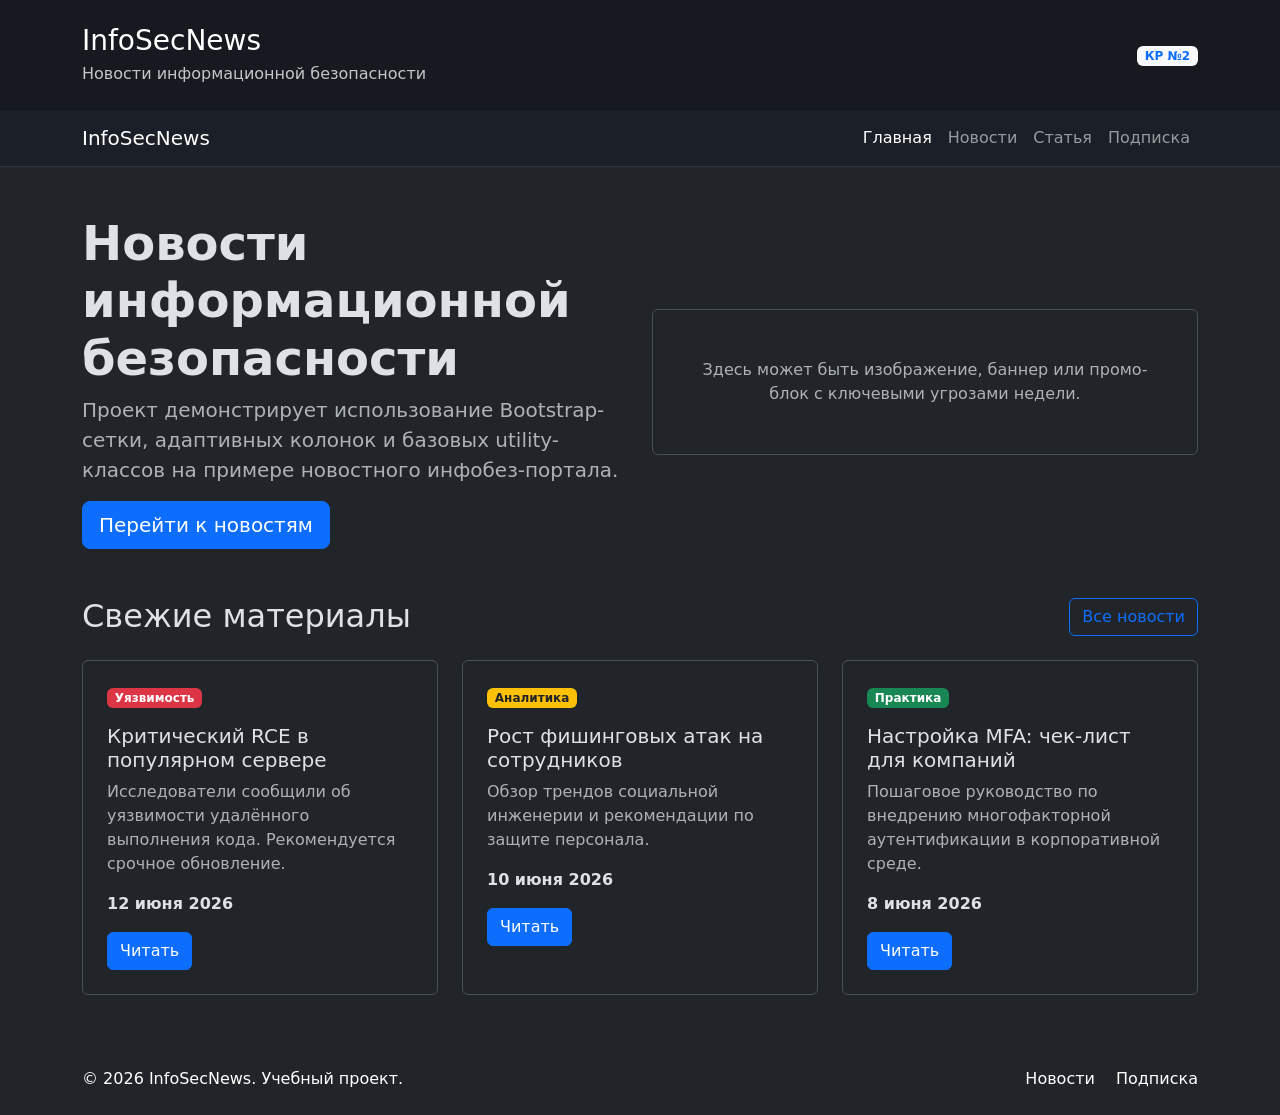
==== index.html @ 6e6ad554 "feat: create Bootstrap grid homepage" ====
<!DOCTYPE html>
<html lang="ru" data-bs-theme="dark">
    <head>
    <meta charset="UTF-8">
    <meta name="viewport" content="width=device-width, initial-scale=1.0">
    <title>Главная — InfoSecNews</title>
    <link
    href="https://cdn.jsdelivr.net/npm/bootstrap@5.3.3/dist/css/bootstrap.min.css"
    rel="stylesheet"><link rel="stylesheet" href="css/custom.css">
    <script
    src="https://cdn.jsdelivr.net/npm/bootstrap@5.3.3/dist/js/bootstrap.bundle.min.js">
    </script>
    </head>
    <body>
        <header class="site-header text-white py-4">
        <div class="container">
            <div class="row align-items-center">
            <div class="col-12 col-md-8">
                <h1 class="h3 mb-1">InfoSecNews</h1>
                <p class="mb-0 opacity-75">
                Новости информационной безопасности
                </p>
            </div>

            <div class="col-12 col-md-4 text-md-end mt-3 mt-md-0">
                <span class="badge bg-light text-primary">
                КР №2
                </span>
            </div>
            </div>
        </div>
        </header>
        <nav class="navbar navbar-expand-lg navbar-dark site-navbar">
            <div class="container">
                <a class="navbar-brand" href="index.html">InfoSecNews</a>

                <button
                class="navbar-toggler"
                type="button"
                data-bs-toggle="collapse"
                data-bs-target="#mainNavbar"
                aria-controls="mainNavbar"
                aria-expanded="false"
                aria-label="Переключить навигацию"
                >
                    <span class="navbar-toggler-icon"></span>
                </button>

                <div class="collapse navbar-collapse" id="mainNavbar">
                <ul class="navbar-nav ms-auto">
                    <li class="nav-item">
                    <a class="nav-link active" aria-current="page" href="index.html">
                        Главная
                    </a>
                    </li>
                    <li class="nav-item">
                    <a class="nav-link" href="news.html">Новости</a>
                    </li>
                    <li class="nav-item">
                    <a class="nav-link" href="article.html">Статья</a>
                    </li>
                    <li class="nav-item">
                    <a class="nav-link" href="subscribe.html">Подписка</a>
                    </li>
                </ul>
                </div>
            </div>
        </nav>
        <main>
            <section class="container my-5">
                <div class="row align-items-center g-4">
                <div class="col-12 col-lg-6">
                    <h2 class="display-5 fw-bold">
                    Новости информационной безопасности
                    </h2>
                    <p class="lead text-muted">
                    Проект демонстрирует использование Bootstrap-сетки,
                    адаптивных колонок и базовых utility-классов
                    на примере новостного инфобез-портала.
                    </p>
                    <a class="btn btn-primary btn-lg" href="news.html">
                    Перейти к новостям
                    </a>
                </div>

                <div class="col-12 col-lg-6">
                    <div class="p-5 bg-dark border rounded text-center">
                    <p class="mb-0 text-muted">
                        Здесь может быть изображение, баннер или промо-блок
                        с ключевыми угрозами недели.
                    </p>
                    </div>
                </div>
                </div>
            </section>

            <section class="container my-5">
            <div class="d-flex justify-content-between align-items-center mb-4">
                <h2 class="mb-0">Свежие материалы</h2>
                <a class="btn btn-outline-primary" href="news.html">
                Все новости
                </a>
            </div>

            <div class="row g-4">
                <div class="col-12 col-md-6 col-lg-4">
                <div class="border rounded h-100 p-4">
                    <span class="badge bg-danger mb-3">Уязвимость</span>
                    <h3 class="h5">Критический RCE в популярном сервере</h3>
                    <p class="text-muted">
                    Исследователи сообщили об уязвимости удалённого
                    выполнения кода. Рекомендуется срочное обновление.
                    </p>
                    <p class="fw-bold mb-3">12 июня 2026</p>
                    <a class="btn btn-primary" href="article.html">
                    Читать
                    </a>
                </div>
                </div>

                <div class="col-12 col-md-6 col-lg-4">
                <div class="border rounded h-100 p-4">
                    <span class="badge bg-warning text-dark mb-3">Аналитика</span>
                    <h3 class="h5">Рост фишинговых атак на сотрудников</h3>
                    <p class="text-muted">
                    Обзор трендов социальной инженерии и рекомендации
                    по защите персонала.
                    </p>
                    <p class="fw-bold mb-3">10 июня 2026</p>
                    <a class="btn btn-primary" href="article.html">
                    Читать
                    </a>
                </div>
                </div>

                <div class="col-12 col-md-6 col-lg-4">
                <div class="border rounded h-100 p-4">
                    <span class="badge bg-success mb-3">Практика</span>
                    <h3 class="h5">Настройка MFA: чек-лист для компаний</h3>
                    <p class="text-muted">
                    Пошаговое руководство по внедрению многофакторной
                    аутентификации в корпоративной среде.
                    </p>
                    <p class="fw-bold mb-3">8 июня 2026</p>
                    <a class="btn btn-primary" href="article.html">
                    Читать
                    </a>
                </div>
                </div>
            </div>
            </section>

        </main>

    </body>
    <footer class="bg-dark text-white py-4 mt-5">
    <div class="container">
        <div class="row align-items-center g-3">
        <div class="col-12 col-md-6">
            <p class="mb-0">
            &copy; 2026 InfoSecNews. Учебный проект.
            </p>
        </div>

        <div class="col-12 col-md-6 text-md-end">
            <a class="text-white text-decoration-none me-3" href="news.html">
            Новости
            </a>
            <a class="text-white text-decoration-none" href="subscribe.html">
            Подписка
            </a>
        </div>
        </div>
    </div>
    </footer>

</html>
---- css/custom.css ----
:root {
    --header-bg: #161a20;
}

.site-header {
    background-color: var(--header-bg) !important;
}

.site-navbar {
    background-color: #1b2028 !important;  /* = ваш --surface */
    border-bottom: 1px solid #2a323d;
}
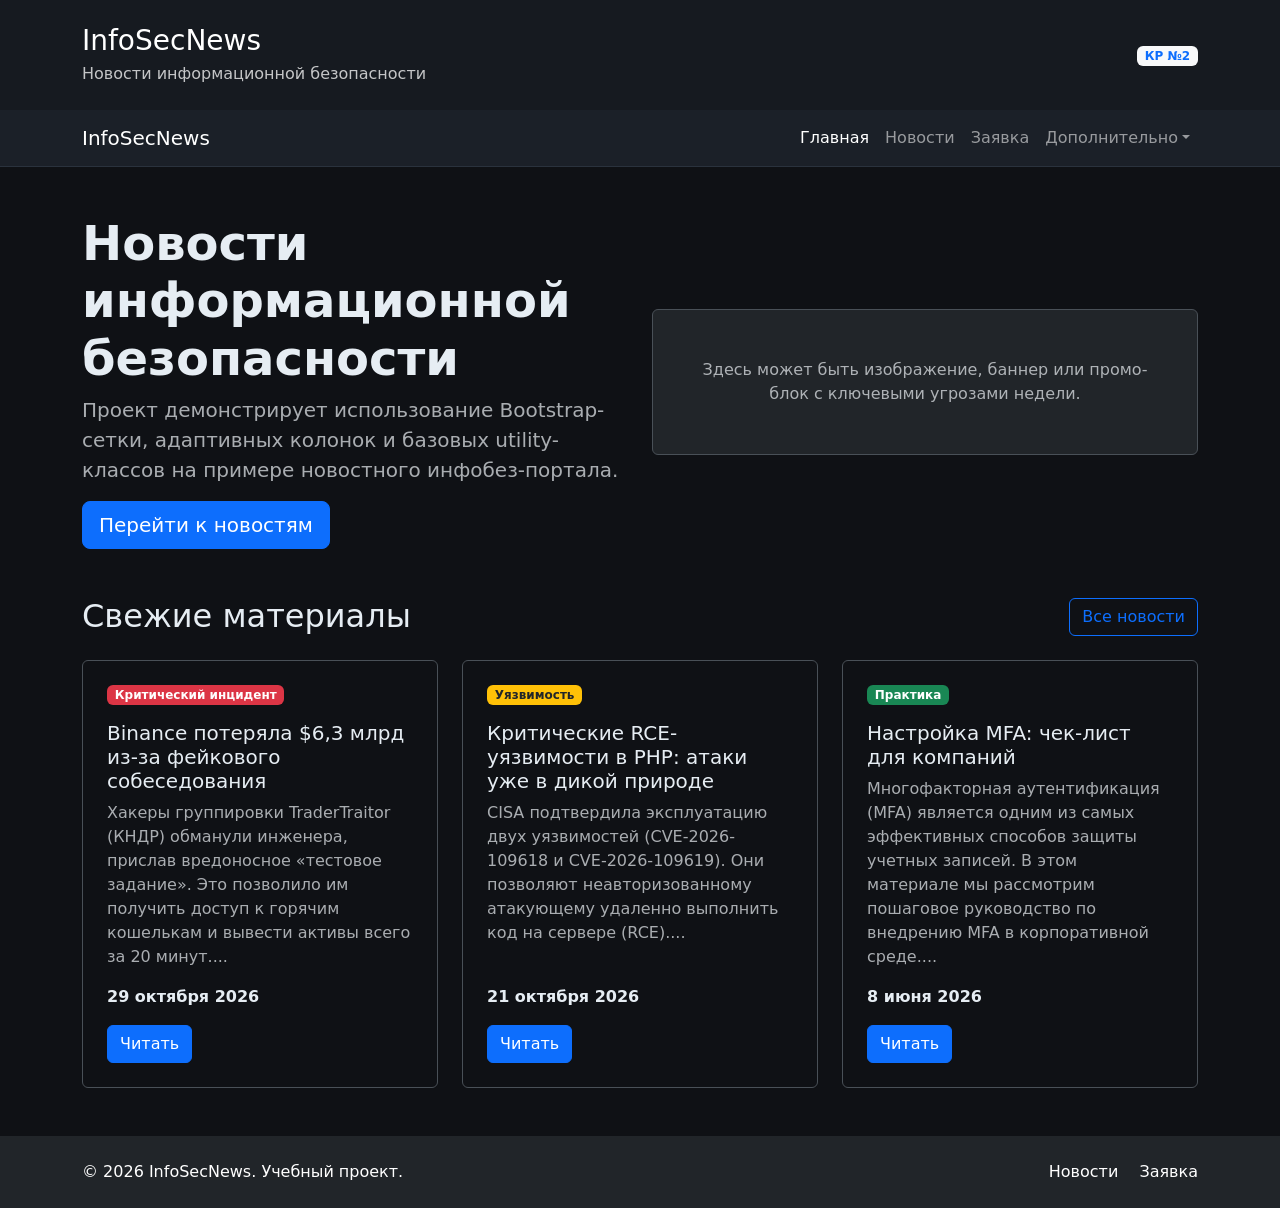
==== commit 8672beab: "add: news, order, product" ====
--- a/index.html
+++ b/index.html
@@ -4,12 +4,8 @@
     <meta charset="UTF-8">
     <meta name="viewport" content="width=device-width, initial-scale=1.0">
     <title>Главная — InfoSecNews</title>
-    <link
-    href="https://cdn.jsdelivr.net/npm/bootstrap@5.3.3/dist/css/bootstrap.min.css"
-    rel="stylesheet"><link rel="stylesheet" href="css/custom.css">
-    <script
-    src="https://cdn.jsdelivr.net/npm/bootstrap@5.3.3/dist/js/bootstrap.bundle.min.js">
-    </script>
+    <link href="https://cdn.jsdelivr.net/npm/bootstrap@5.3.3/dist/css/bootstrap.min.css" rel="stylesheet">
+    <link rel="stylesheet" href="css/custom.css">
     </head>
     <body>
         <header class="site-header text-white py-4">
@@ -17,161 +13,87 @@
             <div class="row align-items-center">
             <div class="col-12 col-md-8">
                 <h1 class="h3 mb-1">InfoSecNews</h1>
-                <p class="mb-0 opacity-75">
-                Новости информационной безопасности
-                </p>
+                <p class="mb-0 opacity-75">Новости информационной безопасности</p>
             </div>
-
             <div class="col-12 col-md-4 text-md-end mt-3 mt-md-0">
-                <span class="badge bg-light text-primary">
-                КР №2
-                </span>
+                <span class="badge bg-light text-primary">КР №2</span>
             </div>
             </div>
         </div>
         </header>
+        
         <nav class="navbar navbar-expand-lg navbar-dark site-navbar">
             <div class="container">
                 <a class="navbar-brand" href="index.html">InfoSecNews</a>
-
-                <button
-                class="navbar-toggler"
-                type="button"
-                data-bs-toggle="collapse"
-                data-bs-target="#mainNavbar"
-                aria-controls="mainNavbar"
-                aria-expanded="false"
-                aria-label="Переключить навигацию"
-                >
+                <button class="navbar-toggler" type="button" data-bs-toggle="collapse" data-bs-target="#mainNavbar" aria-controls="mainNavbar" aria-expanded="false" aria-label="Переключить навигацию">
                     <span class="navbar-toggler-icon"></span>
                 </button>
-
                 <div class="collapse navbar-collapse" id="mainNavbar">
                 <ul class="navbar-nav ms-auto">
                     <li class="nav-item">
-                    <a class="nav-link active" aria-current="page" href="index.html">
-                        Главная
-                    </a>
+                    <a class="nav-link active" aria-current="page" href="index.html">Главная</a>
                     </li>
                     <li class="nav-item">
                     <a class="nav-link" href="news.html">Новости</a>
+                    <li class="nav-item">
+                    <a class="nav-link" href="order.html">Заявка</a>
                     </li>
-                    <li class="nav-item">
-                    <a class="nav-link" href="article.html">Статья</a>
-                    </li>
-                    <li class="nav-item">
-                    <a class="nav-link" href="subscribe.html">Подписка</a>
+                    <li class="nav-item dropdown">
+                    <a class="nav-link dropdown-toggle" href="#" role="button" data-bs-toggle="dropdown" aria-expanded="false">Дополнительно</a>
+                    <ul class="dropdown-menu dropdown-menu-dark">
+                        <li><a class="dropdown-item" href="index.html#popular">Популярное</a></li>
+                    </ul>
                     </li>
                 </ul>
                 </div>
             </div>
         </nav>
+
         <main>
             <section class="container my-5">
                 <div class="row align-items-center g-4">
                 <div class="col-12 col-lg-6">
-                    <h2 class="display-5 fw-bold">
-                    Новости информационной безопасности
-                    </h2>
+                    <h2 class="display-5 fw-bold">Новости информационной безопасности</h2>
                     <p class="lead text-muted">
-                    Проект демонстрирует использование Bootstrap-сетки,
-                    адаптивных колонок и базовых utility-классов
-                    на примере новостного инфобез-портала.
+                    Проект демонстрирует использование Bootstrap-сетки, адаптивных колонок и базовых utility-классов на примере новостного инфобез-портала.
                     </p>
-                    <a class="btn btn-primary btn-lg" href="news.html">
-                    Перейти к новостям
-                    </a>
+                    <a class="btn btn-primary btn-lg" href="news.html">Перейти к новостям</a>
                 </div>
-
                 <div class="col-12 col-lg-6">
                     <div class="p-5 bg-dark border rounded text-center">
-                    <p class="mb-0 text-muted">
-                        Здесь может быть изображение, баннер или промо-блок
-                        с ключевыми угрозами недели.
-                    </p>
+                    <p class="mb-0 text-muted">Здесь может быть изображение, баннер или промо-блок с ключевыми угрозами недели.</p>
                     </div>
                 </div>
                 </div>
             </section>
 
-            <section class="container my-5">
+            <section class="container my-5" id="popular">
             <div class="d-flex justify-content-between align-items-center mb-4">
                 <h2 class="mb-0">Свежие материалы</h2>
-                <a class="btn btn-outline-primary" href="news.html">
-                Все новости
-                </a>
+                <a class="btn btn-outline-primary" href="news.html">Все новости</a>
             </div>
-
-            <div class="row g-4">
-                <div class="col-12 col-md-6 col-lg-4">
-                <div class="border rounded h-100 p-4">
-                    <span class="badge bg-danger mb-3">Уязвимость</span>
-                    <h3 class="h5">Критический RCE в популярном сервере</h3>
-                    <p class="text-muted">
-                    Исследователи сообщили об уязвимости удалённого
-                    выполнения кода. Рекомендуется срочное обновление.
-                    </p>
-                    <p class="fw-bold mb-3">12 июня 2026</p>
-                    <a class="btn btn-primary" href="article.html">
-                    Читать
-                    </a>
-                </div>
-                </div>
-
-                <div class="col-12 col-md-6 col-lg-4">
-                <div class="border rounded h-100 p-4">
-                    <span class="badge bg-warning text-dark mb-3">Аналитика</span>
-                    <h3 class="h5">Рост фишинговых атак на сотрудников</h3>
-                    <p class="text-muted">
-                    Обзор трендов социальной инженерии и рекомендации
-                    по защите персонала.
-                    </p>
-                    <p class="fw-bold mb-3">10 июня 2026</p>
-                    <a class="btn btn-primary" href="article.html">
-                    Читать
-                    </a>
-                </div>
-                </div>
-
-                <div class="col-12 col-md-6 col-lg-4">
-                <div class="border rounded h-100 p-4">
-                    <span class="badge bg-success mb-3">Практика</span>
-                    <h3 class="h5">Настройка MFA: чек-лист для компаний</h3>
-                    <p class="text-muted">
-                    Пошаговое руководство по внедрению многофакторной
-                    аутентификации в корпоративной среде.
-                    </p>
-                    <p class="fw-bold mb-3">8 июня 2026</p>
-                    <a class="btn btn-primary" href="article.html">
-                    Читать
-                    </a>
-                </div>
-                </div>
+            <!-- Контейнер, куда JS вставляет карточки -->
+            <div class="row g-4" id="popular-articles-container">
+                <!-- Карточки появятся здесь -->
             </div>
             </section>
-
         </main>
 
+        <footer class="bg-dark text-white py-4 mt-5">
+        <div class="container">
+            <div class="row align-items-center g-3">
+            <div class="col-12 col-md-6">
+                <p class="mb-0">&copy; 2026 InfoSecNews. Учебный проект.</p>
+            </div>
+            <div class="col-12 col-md-6 text-md-end">
+                <a class="text-white text-decoration-none me-3" href="news.html">Новости</a>
+                <a class="text-white text-decoration-none" href="order.html">Заявка</a>
+            </div>
+            </div>
+        </div>
+        </footer>
+
+        <script src="https://cdn.jsdelivr.net/npm/bootstrap@5.3.3/dist/js/bootstrap.bundle.min.js"></script>
+        <script src="js/app.js"></script>
     </body>
-    <footer class="bg-dark text-white py-4 mt-5">
-    <div class="container">
-        <div class="row align-items-center g-3">
-        <div class="col-12 col-md-6">
-            <p class="mb-0">
-            &copy; 2026 InfoSecNews. Учебный проект.
-            </p>
-        </div>
-
-        <div class="col-12 col-md-6 text-md-end">
-            <a class="text-white text-decoration-none me-3" href="news.html">
-            Новости
-            </a>
-            <a class="text-white text-decoration-none" href="subscribe.html">
-            Подписка
-            </a>
-        </div>
-        </div>
-    </div>
-    </footer>
-
 </html>
--- a/css/custom.css
+++ b/css/custom.css
@@ -1,5 +1,8 @@
+/* Ваши базовые настройки */
 :root {
     --header-bg: #161a20;
+    --surface: #1b2028;
+    --border: #2a323d;
 }
 
 .site-header {
@@ -7,6 +10,74 @@
 }
 
 .site-navbar {
-    background-color: #1b2028 !important;  /* = ваш --surface */
-    border-bottom: 1px solid #2a323d;
+    background-color: #1b2028 !important;
+    border-bottom: 1px solid var(--border);
+}
+
+body {
+    background-color: #0f1115; 
+    color: #e6edf3;
+}
+
+.card, .accordion-item {
+    background-color: var(--surface) !important;
+    border-color: var(--border) !important;
+}
+.card-header, .accordion-button {
+    background-color: var(--header-bg) !important;
+    color: #fff !important;
+    border-color: var(--border) !important;
+}
+.accordion-button:not(.collapsed) {
+    background-color: var(--surface) !important;
+    color: #fff !important;
+}
+.accordion-button::after {
+    filter: invert(1); 
+}
+
+.form-control, .form-select, .input-group-text {
+    background-color: #0f1115 !important;
+    border-color: var(--border) !important;
+    color: #fff !important;
+}
+.form-control:focus, .form-select:focus {
+    background-color: #0f1115 !important;
+    color: #fff !important;
+    box-shadow: 0 0 0 0.25rem rgba(13, 110, 253, 0.25);
+}
+.form-check-input {
+    background-color: #0f1115 !important;
+    border-color: var(--border) !important;
+}
+.modal-content {
+    background-color: var(--surface) !important;
+    border-color: var(--border) !important;
+}
+
+.placeholder-image {
+    min-height: 320px;
+    background-color: var(--header-bg) !important;
+}
+
+/* Стили для текста статьи */
+.article-content p {
+    margin-bottom: 1.5rem;
+    font-size: 1.15rem; 
+    color: #e6edf3; 
+}
+
+.article-content {
+    max-width: 800px; 
+}
+
+/* Оформление заголовка статьи */
+#article-title {
+    color: #ffffff;
+}
+
+/* Эффект наведения для списка "Читайте также" */
+.list-item-hover:hover {
+    background-color: var(--header-bg) !important;
+    border-color: #4b5563 !important; /* Чуть более светлая рамка */
 }
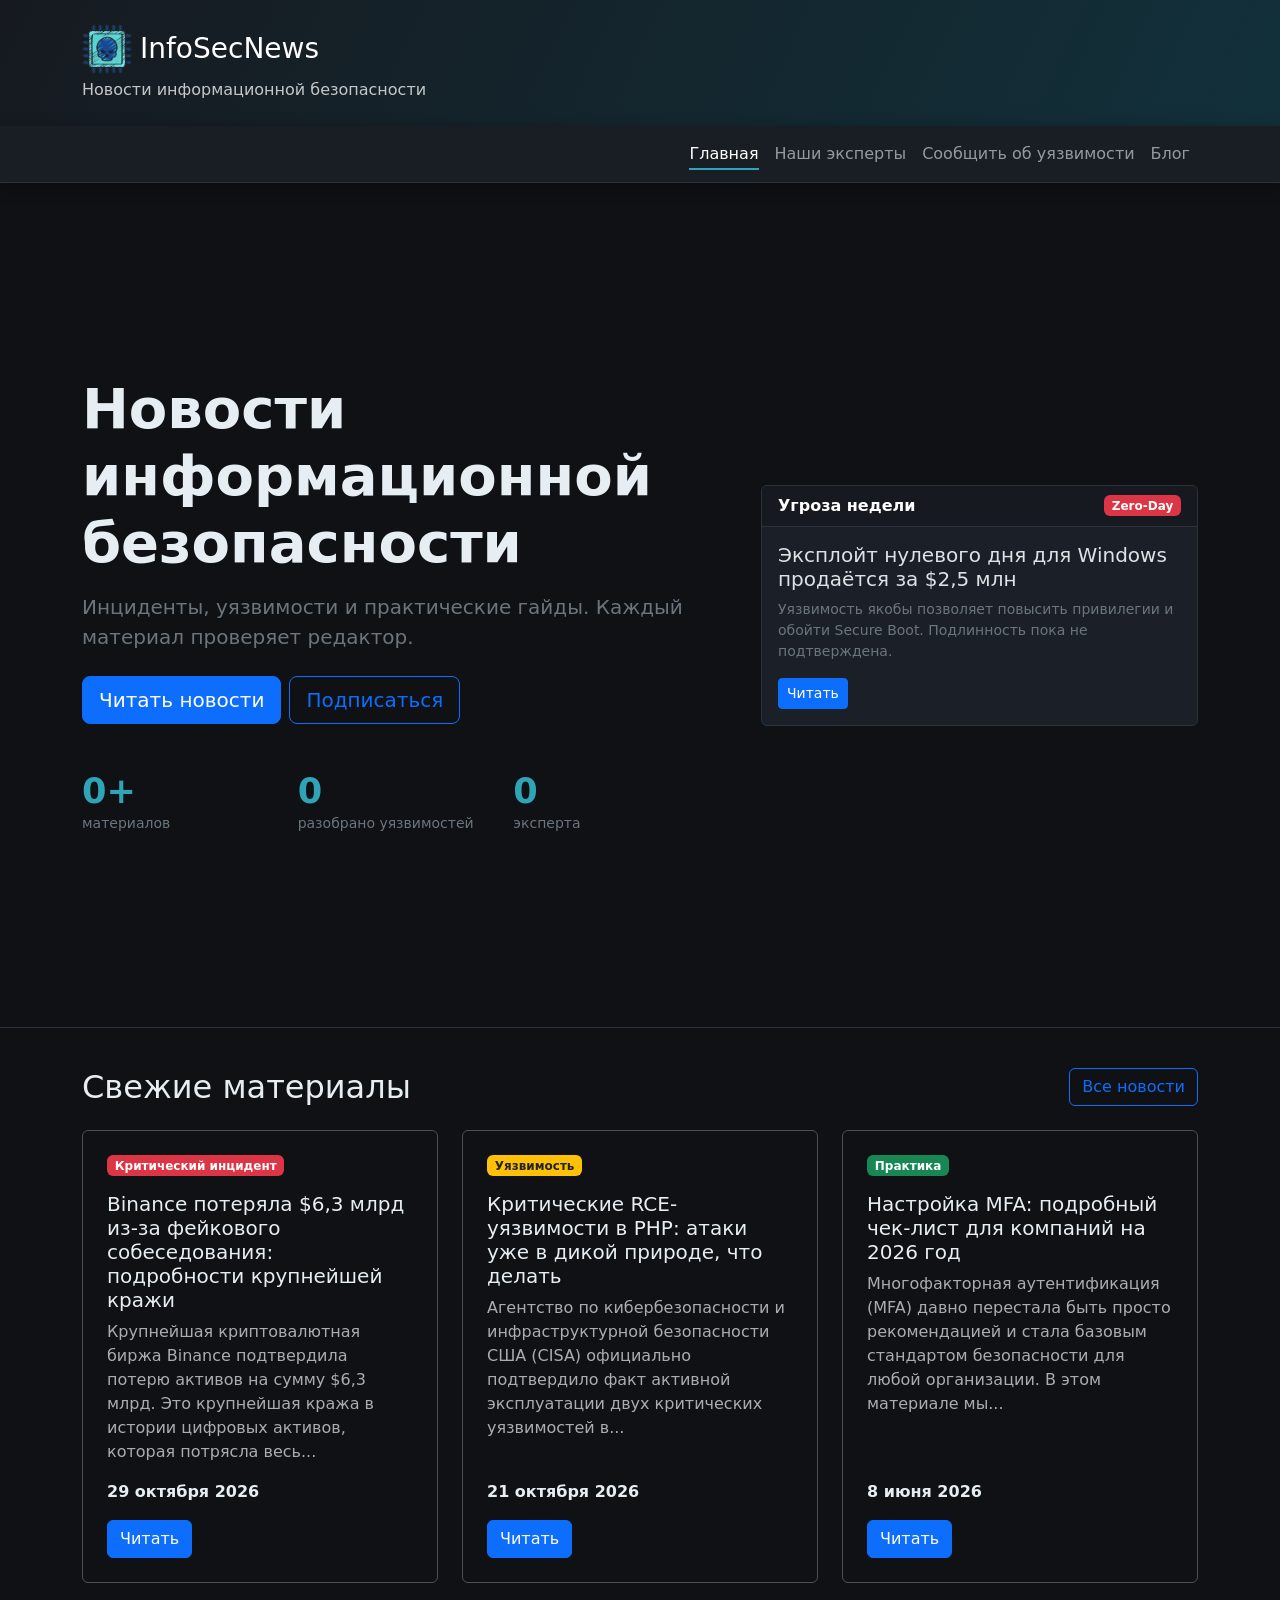
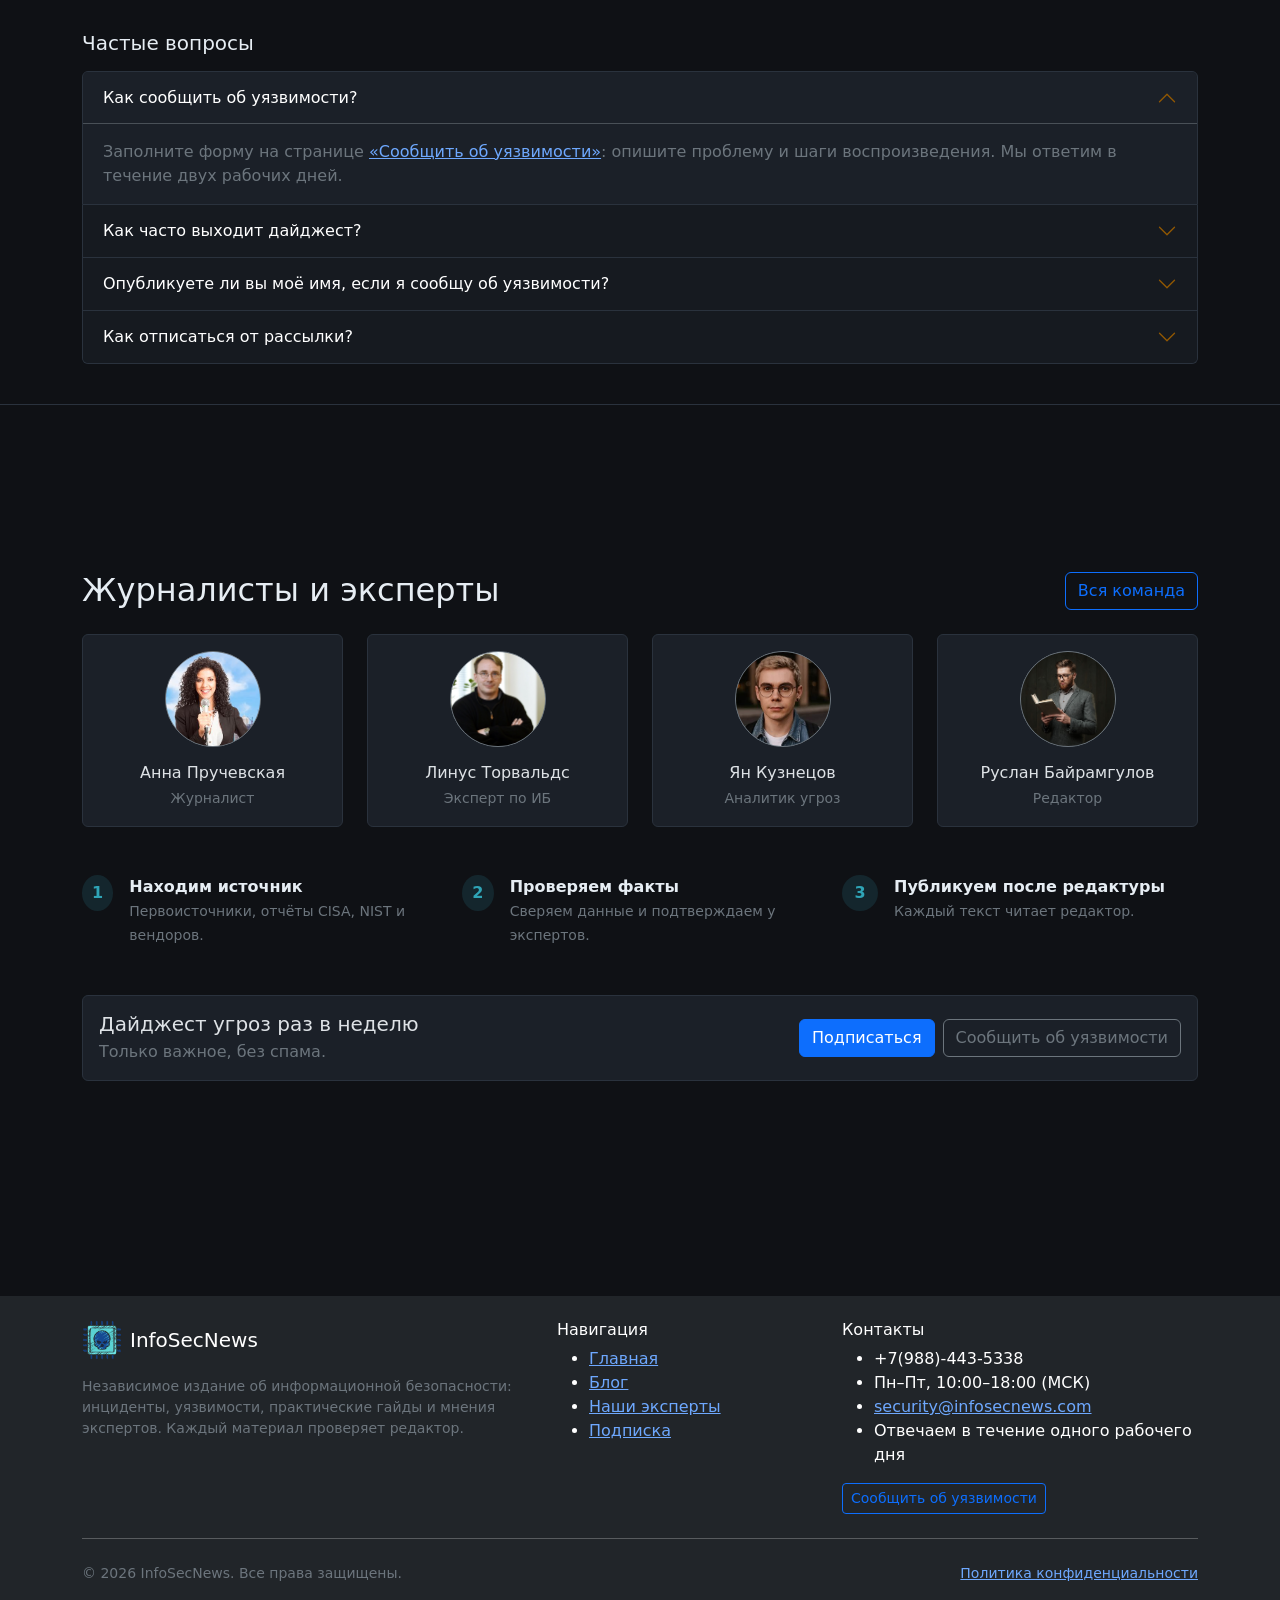
==== commit a7e0b2c2: "add: effects.css" ====
--- a/index.html
+++ b/index.html
@@ -1,99 +1,324 @@
 <!DOCTYPE html>
 <html lang="ru" data-bs-theme="dark">
-    <head>
+<head>
     <meta charset="UTF-8">
     <meta name="viewport" content="width=device-width, initial-scale=1.0">
     <title>Главная — InfoSecNews</title>
     <link href="https://cdn.jsdelivr.net/npm/bootstrap@5.3.3/dist/css/bootstrap.min.css" rel="stylesheet">
     <link rel="stylesheet" href="css/custom.css">
-    </head>
-    <body>
-        <header class="site-header text-white py-4">
+    <link rel="stylesheet" href="css/effects.css">
+</head>
+<body id="top">
+    <header class="site-header text-white py-4">
         <div class="container">
             <div class="row align-items-center">
-            <div class="col-12 col-md-8">
-                <h1 class="h3 mb-1">InfoSecNews</h1>
-                <p class="mb-0 opacity-75">Новости информационной безопасности</p>
-            </div>
-            <div class="col-12 col-md-4 text-md-end mt-3 mt-md-0">
-                <span class="badge bg-light text-primary">КР №2</span>
-            </div>
+                <div class="col-12 col-md-8">
+                    <div class="d-flex align-items-center justify-content-start mb-1">
+                        <img src="image/logo.png" alt="Logo" width="50" height="50" style="margin-right: 8px;">
+                        <h1 class="h3 mb-0">InfoSecNews</h1>
+                    </div>
+                    <p class="mb-0 opacity-75">Новости информационной безопасности</p>
+                </div>
             </div>
         </div>
-        </header>
-        
-        <nav class="navbar navbar-expand-lg navbar-dark site-navbar">
+    </header>
+
+    <nav class="navbar navbar-expand-lg navbar-dark site-navbar">
+        <div class="container">
+            <button class="navbar-toggler" type="button" data-bs-toggle="collapse" data-bs-target="#mainNavbar" aria-controls="mainNavbar" aria-expanded="false" aria-label="Переключить навигацию">
+                <span class="navbar-toggler-icon"></span>
+            </button>
+            <div class="collapse navbar-collapse" id="mainNavbar">
+                <ul class="navbar-nav ms-auto">
+                    <li class="nav-item"><a class="nav-link active" aria-current="page" href="index.html">Главная</a></li>
+                    <li class="nav-item"><a class="nav-link" href="team.html">Наши эксперты</a></li>
+                    <li class="nav-item"><a class="nav-link" href="contact.html">Сообщить об уязвимости</a></li>
+                    <li class="nav-item"><a class="nav-link" href="news.html">Блог</a></li>
+                </ul>
+            </div>
+        </div>
+    </nav>
+
+    <main>
+
+        <!-- ЭКРАН 1: первый взгляд -->
+        <section class="screen">
             <div class="container">
-                <a class="navbar-brand" href="index.html">InfoSecNews</a>
-                <button class="navbar-toggler" type="button" data-bs-toggle="collapse" data-bs-target="#mainNavbar" aria-controls="mainNavbar" aria-expanded="false" aria-label="Переключить навигацию">
-                    <span class="navbar-toggler-icon"></span>
-                </button>
-                <div class="collapse navbar-collapse" id="mainNavbar">
-                <ul class="navbar-nav ms-auto">
-                    <li class="nav-item">
-                    <a class="nav-link active" aria-current="page" href="index.html">Главная</a>
-                    </li>
-                    <li class="nav-item">
-                    <a class="nav-link" href="news.html">Новости</a>
-                    <li class="nav-item">
-                    <a class="nav-link" href="order.html">Заявка</a>
-                    </li>
-                    <li class="nav-item dropdown">
-                    <a class="nav-link dropdown-toggle" href="#" role="button" data-bs-toggle="dropdown" aria-expanded="false">Дополнительно</a>
-                    <ul class="dropdown-menu dropdown-menu-dark">
-                        <li><a class="dropdown-item" href="index.html#popular">Популярное</a></li>
-                    </ul>
+                <div class="row align-items-center g-5">
+                    <div class="col-12 col-lg-7">
+                        <h2 class="display-4 fw-bold mb-3">Новости информационной безопасности</h2>
+                        <p class="lead text-secondary mb-4">
+                            Инциденты, уязвимости и практические гайды. Каждый материал проверяет редактор.
+                        </p>
+                        <div class="d-flex flex-wrap gap-2 mb-5">
+                            <a class="btn btn-primary btn-lg" href="news.html">Читать новости</a>
+                            <a class="btn btn-outline-primary btn-lg" href="order.html">Подписаться</a>
+                        </div>
+                        <div class="row text-center text-sm-start g-3">
+                            <div class="col-4">
+                                <div class="stat-number"><span data-count="120">0</span>+</div>
+                                <small class="text-secondary">материалов</small>
+                            </div>
+                            <div class="col-4">
+                                <div class="stat-number"><span data-count="45">0</span></div>
+                                <small class="text-secondary">разобрано уязвимостей</small>
+                            </div>
+                            <div class="col-4">
+                                <div class="stat-number"><span data-count="4">0</span></div>
+                                <small class="text-secondary">эксперта</small>
+                            </div>
+                        </div>
+                    </div>
+
+                    <div class="col-12 col-lg-5">
+                        <div class="card hover-lift">
+                            <div class="card-header d-flex justify-content-between align-items-center">
+                                <strong>Угроза недели</strong>
+                                <span class="badge bg-danger">Zero-Day</span>
+                            </div>
+                            <div class="card-body">
+                                <h3 class="h5">Эксплойт нулевого дня для Windows продаётся за $2,5 млн</h3>
+                                <p class="text-secondary small">
+                                    Уязвимость якобы позволяет повысить привилегии и обойти Secure Boot.
+                                    Подлинность пока не подтверждена.
+                                </p>
+                                <a class="btn btn-primary btn-sm" href="product.html?id=zero-day-windows">Читать</a>
+                            </div>
+                        </div>
+                    </div>
+                </div>
+            </div>
+        </section>
+
+        <!-- ЭКРАН 2: материалы и темы -->
+        <section class="screen" id="popular">
+            <div class="container">
+                <div class="d-flex justify-content-between align-items-center mb-4">
+                    <h2 class="mb-0">Свежие материалы</h2>
+                    <a class="btn btn-outline-primary" href="news.html">Все новости</a>
+                </div>
+                <!-- Сюда JS вставляет карточки -->
+                <div class="row g-4 mb-5" id="popular-articles-container"></div>
+
+                <h3 class="h5 mb-3" id="faq">Частые вопросы</h3>
+                <div class="accordion" id="faqAccordion">
+                    <div class="accordion-item">
+                        <h4 class="accordion-header">
+                            <button class="accordion-button" type="button" data-bs-toggle="collapse" data-bs-target="#faq1" aria-expanded="true" aria-controls="faq1">
+                                Как сообщить об уязвимости?
+                            </button>
+                        </h4>
+                        <div id="faq1" class="accordion-collapse collapse show" data-bs-parent="#faqAccordion">
+                            <div class="accordion-body text-secondary">
+                                Заполните форму на странице <a href="contact.html">«Сообщить об уязвимости»</a>: опишите проблему и шаги воспроизведения. Мы ответим в течение двух рабочих дней.
+                            </div>
+                        </div>
+                    </div>
+                    <div class="accordion-item">
+                        <h4 class="accordion-header">
+                            <button class="accordion-button collapsed" type="button" data-bs-toggle="collapse" data-bs-target="#faq2" aria-expanded="false" aria-controls="faq2">
+                                Как часто выходит дайджест?
+                            </button>
+                        </h4>
+                        <div id="faq2" class="accordion-collapse collapse" data-bs-parent="#faqAccordion">
+                            <div class="accordion-body text-secondary">
+                                На базовом тарифе раз в неделю, на премиум-тарифе каждый день. Тариф выбирается в <a href="order.html">форме подписки</a>.
+                            </div>
+                        </div>
+                    </div>
+                    <div class="accordion-item">
+                        <h4 class="accordion-header">
+                            <button class="accordion-button collapsed" type="button" data-bs-toggle="collapse" data-bs-target="#faq3" aria-expanded="false" aria-controls="faq3">
+                                Опубликуете ли вы моё имя, если я сообщу об уязвимости?
+                            </button>
+                        </h4>
+                        <div id="faq3" class="accordion-collapse collapse" data-bs-parent="#faqAccordion">
+                            <div class="accordion-body text-secondary">
+                                Только с вашего согласия. Подробности в <a href="privacy.html">политике конфиденциальности</a>.
+                            </div>
+                        </div>
+                    </div>
+                    <div class="accordion-item">
+                        <h4 class="accordion-header">
+                            <button class="accordion-button collapsed" type="button" data-bs-toggle="collapse" data-bs-target="#faq4" aria-expanded="false" aria-controls="faq4">
+                                Как отписаться от рассылки?
+                            </button>
+                        </h4>
+                        <div id="faq4" class="accordion-collapse collapse" data-bs-parent="#faqAccordion">
+                            <div class="accordion-body text-secondary">
+                                Напишите на <a href="mailto:press@infosecnews.com">security@infosecnews.com</a> с темой «Отписка», и мы удалим вас из списка.
+                            </div>
+                        </div>
+                    </div>
+                </div>
+            </div>
+        </section>
+
+        <!-- ЭКРАН 3: команда, принцип работы, подписка -->
+        <section class="screen" id="team">
+            <div class="container">
+                <div class="d-flex justify-content-between align-items-center mb-4">
+                    <h2 class="mb-0">Журналисты и эксперты</h2>
+                    <a class="btn btn-outline-primary" href="team.html">Вся команда</a>
+                </div>
+
+                <div class="row g-4 mb-5">
+                    <div class="col-6 col-md-3">
+                        <a href="team.html" class="text-decoration-none text-reset">
+                            <div class="card hover-lift h-100 text-center">
+                                <div class="card-body">
+                                    <img src="image/AnnaPruchcovscaya.png" alt="Анна Пручевская"
+                                         class="rounded-circle border border-secondary object-fit-cover bg-secondary mb-3"
+                                         width="96" height="96" style="object-position: top;">
+                                    <h3 class="h6 mb-1">Анна Пручевская</h3>
+                                    <small class="text-secondary">Журналист</small>
+                                </div>
+                            </div>
+                        </a>
+                    </div>
+
+                    <div class="col-6 col-md-3">
+                        <a href="team.html" class="text-decoration-none text-reset">
+                            <div class="card hover-lift h-100 text-center">
+                                <div class="card-body">
+                                    <img src="image/Линус-Торвальдс.png" alt="Линус Торвальдс"
+                                         class="rounded-circle border border-secondary object-fit-cover bg-secondary mb-3"
+                                         width="96" height="96" style="object-position: top;">
+                                    <h3 class="h6 mb-1">Линус Торвальдс</h3>
+                                    <small class="text-secondary">Эксперт по ИБ</small>
+                                </div>
+                            </div>
+                        </a>
+                    </div>
+
+                    <div class="col-6 col-md-3">
+                        <a href="team.html" class="text-decoration-none text-reset">
+                            <div class="card hover-lift h-100 text-center">
+                                <div class="card-body">
+                                    <img src="image/Yan.png" alt="Ян Кузнецов"
+                                         class="rounded-circle border border-secondary object-fit-cover bg-secondary mb-3"
+                                         width="96" height="96" style="object-position: top;">
+                                    <h3 class="h6 mb-1">Ян Кузнецов</h3>
+                                    <small class="text-secondary">Аналитик угроз</small>
+                                </div>
+                            </div>
+                        </a>
+                    </div>
+
+                    <div class="col-6 col-md-3">
+                        <a href="team.html" class="text-decoration-none text-reset">
+                            <div class="card hover-lift h-100 text-center">
+                                <div class="card-body">
+                                    <img src="image/Ryslan.png" alt="Руслан Байрамгулов"
+                                         class="rounded-circle border border-secondary object-fit-cover bg-secondary mb-3"
+                                         width="96" height="96" style="object-position: top;">
+                                    <h3 class="h6 mb-1">Руслан Байрамгулов</h3>
+                                    <small class="text-secondary">Редактор</small>
+                                </div>
+                            </div>
+                        </a>
+                    </div>
+                </div>
+
+                <div class="row g-4 mb-5">
+                    <div class="col-12 col-md-4 d-flex gap-3">
+                        <span class="step-num">1</span>
+                        <div>
+                            <div class="fw-semibold">Находим источник</div>
+                            <small class="text-secondary">Первоисточники, отчёты CISA, NIST и вендоров.</small>
+                        </div>
+                    </div>
+                    <div class="col-12 col-md-4 d-flex gap-3">
+                        <span class="step-num">2</span>
+                        <div>
+                            <div class="fw-semibold">Проверяем факты</div>
+                            <small class="text-secondary">Сверяем данные и подтверждаем у экспертов.</small>
+                        </div>
+                    </div>
+                    <div class="col-12 col-md-4 d-flex gap-3">
+                        <span class="step-num">3</span>
+                        <div>
+                            <div class="fw-semibold">Публикуем после редактуры</div>
+                            <small class="text-secondary">Каждый текст читает редактор.</small>
+                        </div>
+                    </div>
+                </div>
+
+                <div class="card hover-lift">
+                    <div class="card-body d-flex flex-column flex-md-row justify-content-between align-items-md-center gap-3">
+                        <div>
+                            <h3 class="h5 mb-1">Дайджест угроз раз в неделю</h3>
+                            <p class="text-secondary mb-0">Только важное, без спама.</p>
+                        </div>
+                        <div class="d-flex gap-2">
+                            <a class="btn btn-primary" href="order.html">Подписаться</a>
+                            <a class="btn btn-outline-secondary" href="contact.html">Сообщить об уязвимости</a>
+                        </div>
+                    </div>
+                </div>
+            </div>
+        </section>
+
+    </main>
+
+  <footer class="bg-dark text-white py-4 mt-5">
+    <div class="container">
+        <div class="row g-4 justify-content-between">
+
+            <!-- О проекте -->
+            <div class="col-12 col-lg-5">
+                <div class="d-flex align-items-center mb-3">
+                    <img src="image/logo.png" alt="Logo" width="40" height="40" style="margin-right: 8px;">
+                    <span class="h5 mb-0">InfoSecNews</span>
+                </div>
+                <p class="text-secondary small mb-0">
+                    Независимое издание об информационной безопасности: инциденты, уязвимости,
+                    практические гайды и мнения экспертов. Каждый материал проверяет редактор.
+                </p>
+            </div>
+
+            <!-- Навигация -->
+            <div class="col-6 col-lg-3">
+                <h6 class="footer-title">Навигация</h6>
+                <ul class="footer-links">
+                    <li><a href="index.html">Главная</a></li>
+                    <li><a href="news.html">Блог</a></li>
+                    <li><a href="team.html">Наши эксперты</a></li>
+                    <li>
+                    <a href="#" data-bs-toggle="modal" data-bs-target="#subscribeModal">Подписка</a>
                     </li>
                 </ul>
-                </div>
-            </div>
-        </nav>
-
-        <main>
-            <section class="container my-5">
-                <div class="row align-items-center g-4">
-                <div class="col-12 col-lg-6">
-                    <h2 class="display-5 fw-bold">Новости информационной безопасности</h2>
-                    <p class="lead text-muted">
-                    Проект демонстрирует использование Bootstrap-сетки, адаптивных колонок и базовых utility-классов на примере новостного инфобез-портала.
-                    </p>
-                    <a class="btn btn-primary btn-lg" href="news.html">Перейти к новостям</a>
-                </div>
-                <div class="col-12 col-lg-6">
-                    <div class="p-5 bg-dark border rounded text-center">
-                    <p class="mb-0 text-muted">Здесь может быть изображение, баннер или промо-блок с ключевыми угрозами недели.</p>
-                    </div>
-                </div>
-                </div>
-            </section>
-
-            <section class="container my-5" id="popular">
-            <div class="d-flex justify-content-between align-items-center mb-4">
-                <h2 class="mb-0">Свежие материалы</h2>
-                <a class="btn btn-outline-primary" href="news.html">Все новости</a>
-            </div>
-            <!-- Контейнер, куда JS вставляет карточки -->
-            <div class="row g-4" id="popular-articles-container">
-                <!-- Карточки появятся здесь -->
-            </div>
-            </section>
-        </main>
-
-        <footer class="bg-dark text-white py-4 mt-5">
-        <div class="container">
-            <div class="row align-items-center g-3">
-            <div class="col-12 col-md-6">
-                <p class="mb-0">&copy; 2026 InfoSecNews. Учебный проект.</p>
+            </div>
+
+            <!-- Контакты -->
+            <div class="col-6 col-lg-4">
+                <h6 class="footer-title">Контакты</h6>
+                <ul class="footer-links">
+                    <li>+7(988)-443-5338</li>
+                    <li>Пн–Пт, 10:00–18:00 (МСК)</li>
+                    <li><a href="mailto:security@infosecnews.com">security@infosecnews.com</a></li>
+                    <li>Отвечаем в течение одного рабочего дня</li>
+                </ul>
+                <a class="btn btn-outline-primary btn-sm" href="contact.html">Сообщить об уязвимости</a>
+            </div>
+        </div>
+
+        <hr class="footer-divider my-4">
+
+        <div class="row align-items-center g-2 small">
+            <div class="col-12 col-md-6 text-secondary">
+                &copy; 2026 InfoSecNews. Все права защищены.
             </div>
             <div class="col-12 col-md-6 text-md-end">
-                <a class="text-white text-decoration-none me-3" href="news.html">Новости</a>
-                <a class="text-white text-decoration-none" href="order.html">Заявка</a>
-            </div>
+                <a class="footer-bottom-link" href="privacy.html">Политика конфиденциальности</a>
             </div>
         </div>
-        </footer>
-
-        <script src="https://cdn.jsdelivr.net/npm/bootstrap@5.3.3/dist/js/bootstrap.bundle.min.js"></script>
-        <script src="js/app.js"></script>
-    </body>
+    </div>
+</footer>
+
+    <script src="https://cdn.jsdelivr.net/npm/bootstrap@5.3.3/dist/js/bootstrap.bundle.min.js"></script>
+    <script src="js/app.js"></script>
+    <script src="js/effects.js"></script>
+        <script src="js/subscribe.js"></script>
+</body>
 </html>
--- a/css/custom.css
+++ b/css/custom.css
@@ -60,24 +60,165 @@
     background-color: var(--header-bg) !important;
 }
 
-/* Стили для текста статьи */
-.article-content p {
-    margin-bottom: 1.5rem;
-    font-size: 1.15rem; 
-    color: #e6edf3; 
-}
-
-.article-content {
-    max-width: 800px; 
-}
-
 /* Оформление заголовка статьи */
 #article-title {
     color: #ffffff;
 }
 
+/* Стили для текста статьи */
+.article-content {
+    max-width: 800px; 
+}
+
+#article-content p {
+    margin-bottom: 1.5rem;
+    line-height: 1.7;
+    font-size: 1.15rem; 
+    color: #d1e7e9; 
+}
+
+/* Отступ для первой буквы (буквица) */
+#article-content p:first-of-type::first-letter {
+    font-size: 3rem;
+    font-weight: bold;
+    color: #2fa4b6;
+    float: left;
+    margin-right: 0.5rem;
+    line-height: 1;
+}
+
 /* Эффект наведения для списка "Читайте также" */
 .list-item-hover:hover {
     background-color: var(--header-bg) !important;
-    border-color: #4b5563 !important; /* Чуть более светлая рамка */
+    border-color: #4b5563 !important;
+}
+
+/* --- Стили для поиска --- */
+.search-container {
+  position: relative;
+  margin-bottom: 20px;
+}
+
+.search-box {
+  display: flex;
+  align-items: center;
+  background-color: #0b2226;
+  border: 1px solid #1d5c66;
+  border-radius: 4px;
+  padding: 12px 16px;
+  transition: border-color 0.3s ease, box-shadow 0.3s ease;
+}
+
+.search-box:hover,
+.search-box:focus-within {
+  border-color: #2a8a99;
+  box-shadow: 0 0 8px rgba(42, 138, 153, 0.2);
+}
+
+.search-icon {
+  width: 20px;
+  height: 20px;
+  color: #2fa4b6;
+  margin-right: 12px;
+  flex-shrink: 0;
+}
+
+.search-input {
+  width: 100%;
+  background: transparent;
+  border: none;
+  outline: none;
+  color: #e0f2f1;
+  font-size: 16px;
+  font-family: inherit;
+}
+
+.search-input::placeholder {
+  color: #5c9aa6;
+}
+
+/* Спиннер загрузки */
+.loader {
+  border: 2px solid #1d5c66;
+  border-top: 2px solid #2fa4b6;
+  border-radius: 50%;
+  width: 16px;
+  height: 16px;
+  animation: spin 0.8s linear infinite;
+  flex-shrink: 0;
+}
+@keyframes spin {
+  0% { transform: rotate(0deg); }
+  100% { transform: rotate(360deg); }
+}
+
+/* Переключатели */
+.modes {
+  display: flex;
+  gap: 8px;
+  margin-top: 10px;
+}
+.mode-btn {
+  background-color: #0b2226;
+  border: 1px solid #1d5c66;
+  color: #9ebdc2;
+  padding: 6px 14px;
+  border-radius: 4px;
+  cursor: pointer;
+  font-size: 13px;
+  transition: all 0.2s;
+}
+.mode-btn:hover { border-color: #2a8a99; color: #e0f2f1; }
+.mode-btn.active {
+  background-color: #154249;
+  border-color: #2fa4b6;
+  color: #2fa4b6;
+  font-weight: bold;
+}
+
+/* Выпадающие результаты */
+.search-results {
+  position: absolute;
+  top: 100%;
+  left: 0;
+  right: 0;
+  margin-top: 8px;
+  background-color: #0b2226;
+  border: 1px solid #1d5c66;
+  border-radius: 4px;
+  max-height: 400px;
+  overflow-y: auto;
+  z-index: 100;
+  display: none;
+  box-shadow: 0 4px 12px rgba(0,0,0,0.5);
+}
+.search-results.active { display: block; }
+
+.result-item {
+  padding: 14px 16px;
+  border-bottom: 1px solid #1d5c66;
+  cursor: pointer;
+  transition: background 0.2s;
+}
+.result-item:hover { background-color: #154249; }
+.result-item:last-child { border-bottom: none; }
+
+.result-header {
+  display: flex;
+  justify-content: space-between;
+  margin-bottom: 6px;
+}
+.result-score { font-size: 12px; color: #2fa4b6; font-weight: bold; }
+.result-snippet { font-size: 14px; color: #b8d4d8; line-height: 1.4; }
+.no-results { padding: 20px; text-align: center; color: #9ebdc2; }
+
+/* Плавное появление содержимого модалки */
+#subscribeModal .modal-content {
+  border: none;
+  box-shadow: 0 1rem 3rem rgba(0,0,0,.4);
+  animation: modalFadeIn .25s ease-out;
+}
+@keyframes modalFadeIn {
+  from { opacity: 0; transform: translateY(8px); }
+  to   { opacity: 1; transform: translateY(0); }
 }
--- a/css/effects.css
+++ b/css/effects.css
@@ -0,0 +1,228 @@
+/* ===== InfoSecNews: эффекты и новые разделы =====
+   Подключай ПОСЛЕ custom.css:
+   <link rel="stylesheet" href="css/effects.css">
+*/
+
+:root {
+    --accent: #2fa4b6;
+    --accent-glow: rgba(47, 164, 182, .35);
+}
+
+html { scroll-behavior: smooth; }
+
+/* ---------- Шапка: тихий градиент, логотип светится при наведении ---------- */
+.site-header {
+    background-image: linear-gradient(115deg, #161a20 0%, #12303a 50%, #161a20 100%);
+    background-size: 200% 100%;
+    animation: headerShift 14s ease-in-out infinite alternate;
+}
+@keyframes headerShift {
+    from { background-position: 0% 0; }
+    to   { background-position: 100% 0; }
+}
+.site-header img {
+    transition: filter .3s ease, transform .3s ease;
+}
+.site-header img:hover {
+    filter: drop-shadow(0 0 10px var(--accent-glow));
+    transform: scale(1.06);
+}
+/* единственное «входное» движение: шапка появляется при загрузке */
+.site-header .container { animation: headerIn .7s ease both; }
+@keyframes headerIn {
+    from { opacity: 0; transform: translateY(-10px); }
+    to   { opacity: 1; transform: none; }
+}
+
+/* ---------- Меню: подчёркивание выезжает слева ---------- */
+.site-navbar {
+    position: sticky;
+    top: 0;
+    z-index: 1030;
+    backdrop-filter: blur(8px);
+    background-color: rgba(27, 32, 40, .92) !important;
+    box-shadow: 0 4px 16px rgba(0, 0, 0, .35);
+}
+
+/* чтобы заголовок при переходе по якорю (#popular) не прятался под меню */
+html { scroll-padding-top: 70px; }
+
+.site-navbar .nav-link {
+    position: relative;
+    transition: color .2s ease;
+}
+.site-navbar .nav-link::after {
+    content: "";
+    position: absolute;
+    left: .5rem; right: .5rem; bottom: .25rem;
+    height: 2px;
+    background: var(--accent);
+    transform: scaleX(0);
+    transform-origin: left;
+    transition: transform .25s ease;
+}
+.site-navbar .nav-link:hover::after,
+.site-navbar .nav-link.active::after { transform: scaleX(1); }
+
+/* ---------- Карточки поднимаются при наведении ---------- */
+.hover-lift,
+.card.hover-lift,
+#popular-articles-container > div > div,
+#catalog-container > div > div {
+    transition: transform .25s ease, box-shadow .25s ease, border-color .25s ease;
+}
+.hover-lift:hover,
+#popular-articles-container > div > div:hover,
+#catalog-container > div > div:hover {
+    transform: translateY(-8px);
+    box-shadow: 0 14px 30px rgba(0, 0, 0, .45), 0 0 0 1px var(--accent-glow);
+    border-color: var(--accent) !important;
+}
+
+/* ---------- Кнопки ---------- */
+.btn { transition: transform .15s ease, box-shadow .2s ease; }
+.btn:hover { transform: translateY(-2px); }
+.btn-primary:hover { box-shadow: 0 6px 18px rgba(13, 110, 253, .4); }
+.btn-outline-primary:hover { box-shadow: 0 6px 18px rgba(13, 110, 253, .25); }
+
+/* ---------- Появление блоков при прокрутке (только то, что отмечено .reveal) ---------- */
+.reveal { opacity: 0; transform: translateY(24px); transition: opacity .6s ease, transform .6s ease; }
+.reveal.visible { opacity: 1; transform: none; }
+
+/* ---------- Полоса прокрутки сверху ---------- */
+#scroll-progress {
+    position: fixed; top: 0; left: 0;
+    height: 3px; width: 0;
+    background: linear-gradient(90deg, var(--accent), #0d6efd);
+    z-index: 2000;
+    transition: width .1s linear;
+}
+
+/* ---------- Кнопка «Наверх» ---------- */
+#back-to-top {
+    position: fixed; right: 20px; bottom: 20px;
+    width: 44px; height: 44px;
+    border-radius: 50%;
+    border: 1px solid var(--accent);
+    background: var(--surface);
+    color: var(--accent);
+    font-size: 20px; line-height: 1;
+    opacity: 0; pointer-events: none;
+    transform: translateY(10px);
+    transition: opacity .25s ease, transform .25s ease, background .2s ease;
+    z-index: 1500;
+}
+#back-to-top.show { opacity: 1; pointer-events: auto; transform: none; }
+#back-to-top:hover { background: var(--accent); color: #0f1115; }
+
+/* ---------- Страница команды ---------- */
+.page-title {
+    font-weight: 700;
+    letter-spacing: -.01em;
+}
+.team-card .avatar-ring {
+    display: inline-block;
+    padding: 4px;
+    border-radius: 50%;
+    background: conic-gradient(from 180deg, var(--accent), #0d6efd, var(--accent));
+    transition: transform .6s ease;
+}
+.team-card:hover .avatar-ring { transform: rotate(360deg); }
+.team-card .avatar-ring img {
+    display: block;
+    border: 3px solid var(--surface) !important;
+    transition: transform .6s ease;
+}
+.team-card:hover .avatar-ring img { transform: rotate(-360deg); }
+
+.achievements {
+    list-style: none;
+    padding: 0; margin: 0;
+    text-align: left;
+}
+.achievements li {
+    display: flex; gap: .6rem;
+    padding: .55rem 0;
+    border-top: 1px solid var(--border);
+    font-size: .92rem;
+    color: #c9d6d9;
+}
+.achievements li:first-child { border-top: none; }
+.achievements .ach-icon { flex-shrink: 0; width: 1.4rem; text-align: center; }
+
+.stat-number {
+    font-size: 2.2rem;
+    font-weight: 700;
+    color: var(--accent);
+    line-height: 1.1;
+}
+
+/* ---------- Страница «Связаться с нами» ---------- */
+.contact-info-item {
+    display: flex; gap: .9rem;
+    padding: 1rem 0;
+    border-top: 1px solid var(--border);
+}
+.contact-info-item:first-child { border-top: none; padding-top: 0; }
+.contact-info-item .ci-icon {
+    flex-shrink: 0;
+    width: 40px; height: 40px;
+    border-radius: 10px;
+    display: grid; place-items: center;
+    background: rgba(47, 164, 182, .12);
+    font-size: 1.2rem;
+}
+.severity-group .btn-check:checked + .btn { box-shadow: 0 0 0 2px var(--accent-glow); }
+
+.form-control:focus, .form-select:focus {
+    border-color: var(--accent) !important;
+    box-shadow: 0 0 0 .25rem var(--accent-glow) !important;
+}
+textarea.form-control { min-height: 140px; }
+
+/* Спокойный режим для тех, кто отключил анимации в системе */
+@media (prefers-reduced-motion: reduce) {
+    *, *::before, *::after {
+        animation: none !important;
+        transition: none !important;
+        scroll-behavior: auto !important;
+    }
+    .reveal { opacity: 1; transform: none; }
+}
+
+
+/* ---------- Экраны главной ---------- */
+.screen {
+    min-height: calc(100vh - 56px);   /* 56px = высота меню */
+    display: flex;
+    align-items: center;
+    padding: 2.5rem 0;
+}
+.screen > .container { width: 100%; }
+.screen + .screen { border-top: 1px solid var(--border); }
+
+.topic-tile {
+    display: block;
+    padding: 1.1rem 1rem;
+    border: 1px solid var(--border);
+    border-radius: .5rem;
+    background: var(--surface);
+    color: #e6edf3;
+    text-decoration: none;
+    text-align: center;
+    transition: transform .25s ease, border-color .25s ease, box-shadow .25s ease;
+}
+.topic-tile:hover {
+    transform: translateY(-6px);
+    border-color: var(--accent);
+    box-shadow: 0 12px 24px rgba(0, 0, 0, .4);
+    color: #fff;
+}
+.step-num {
+    width: 36px; height: 36px;
+    border-radius: 50%;
+    display: inline-grid; place-items: center;
+    background: rgba(47, 164, 182, .15);
+    color: var(--accent);
+    font-weight: 700;
+}
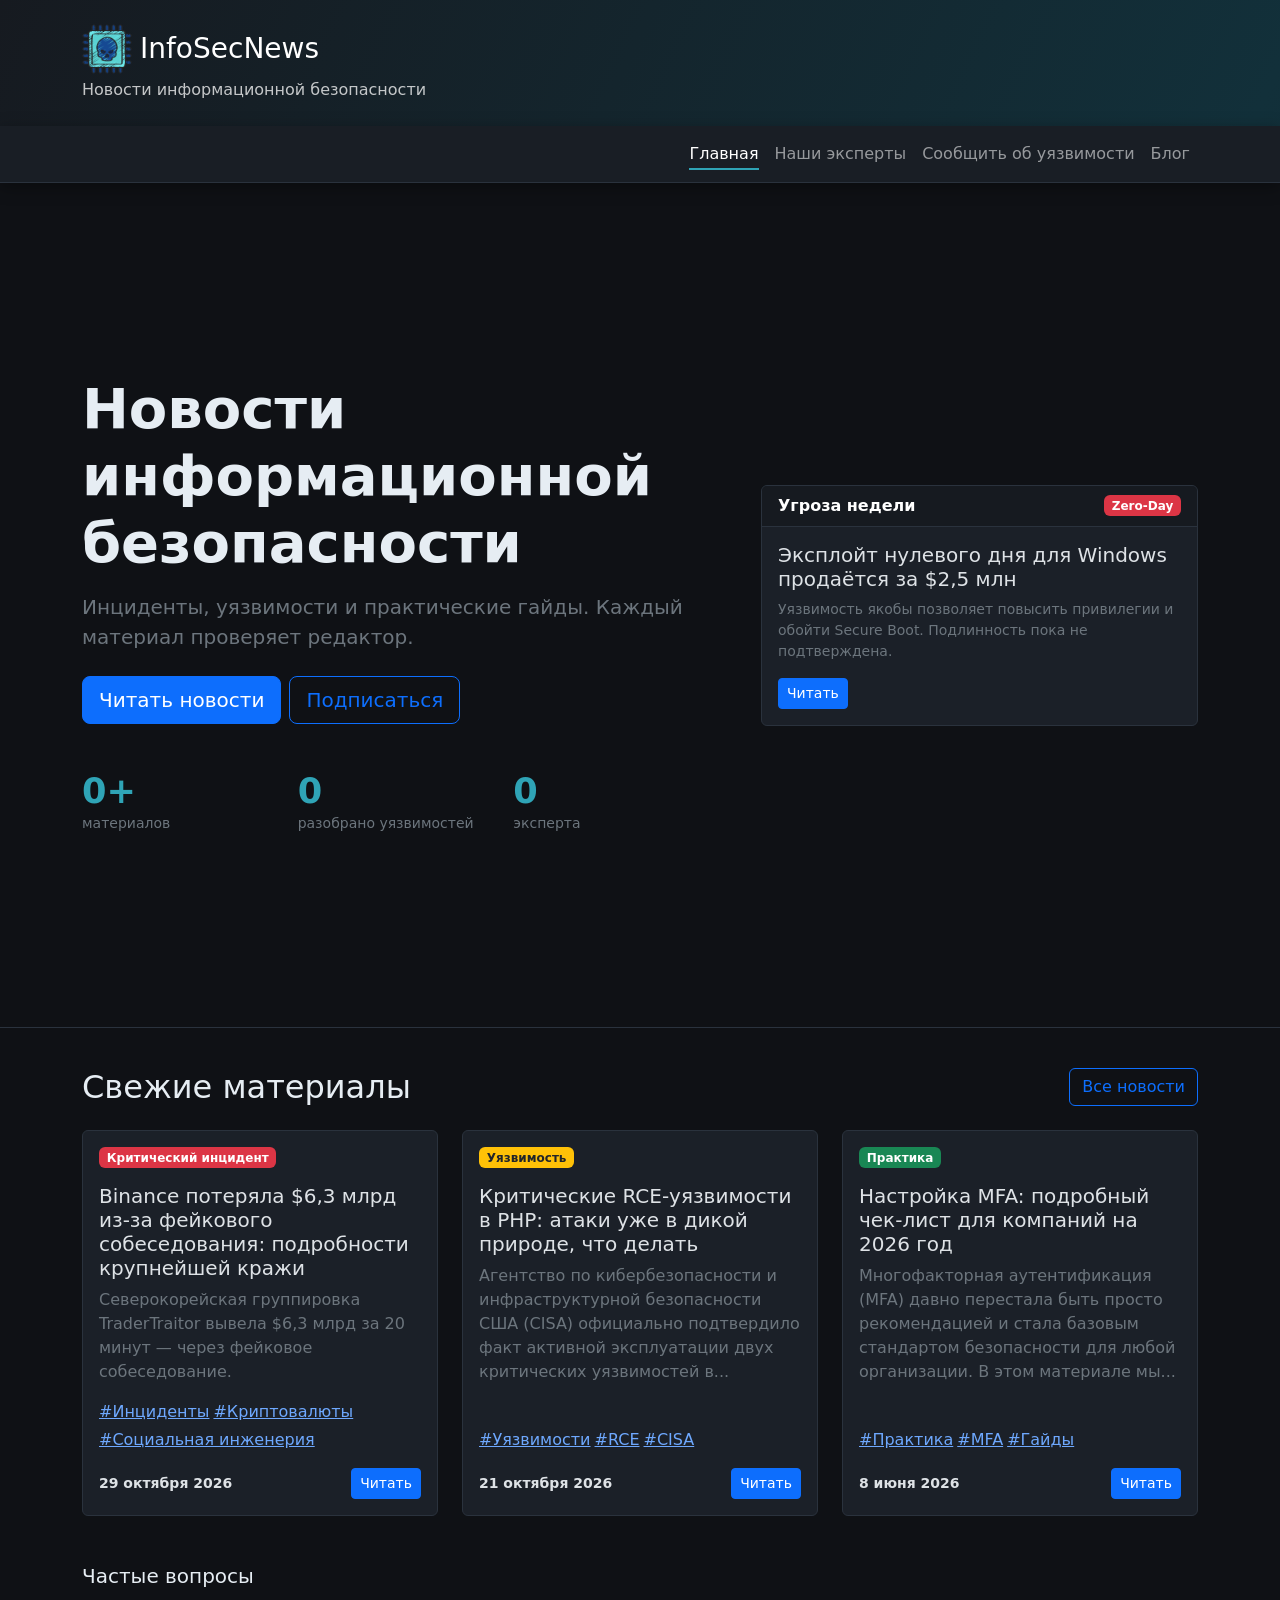
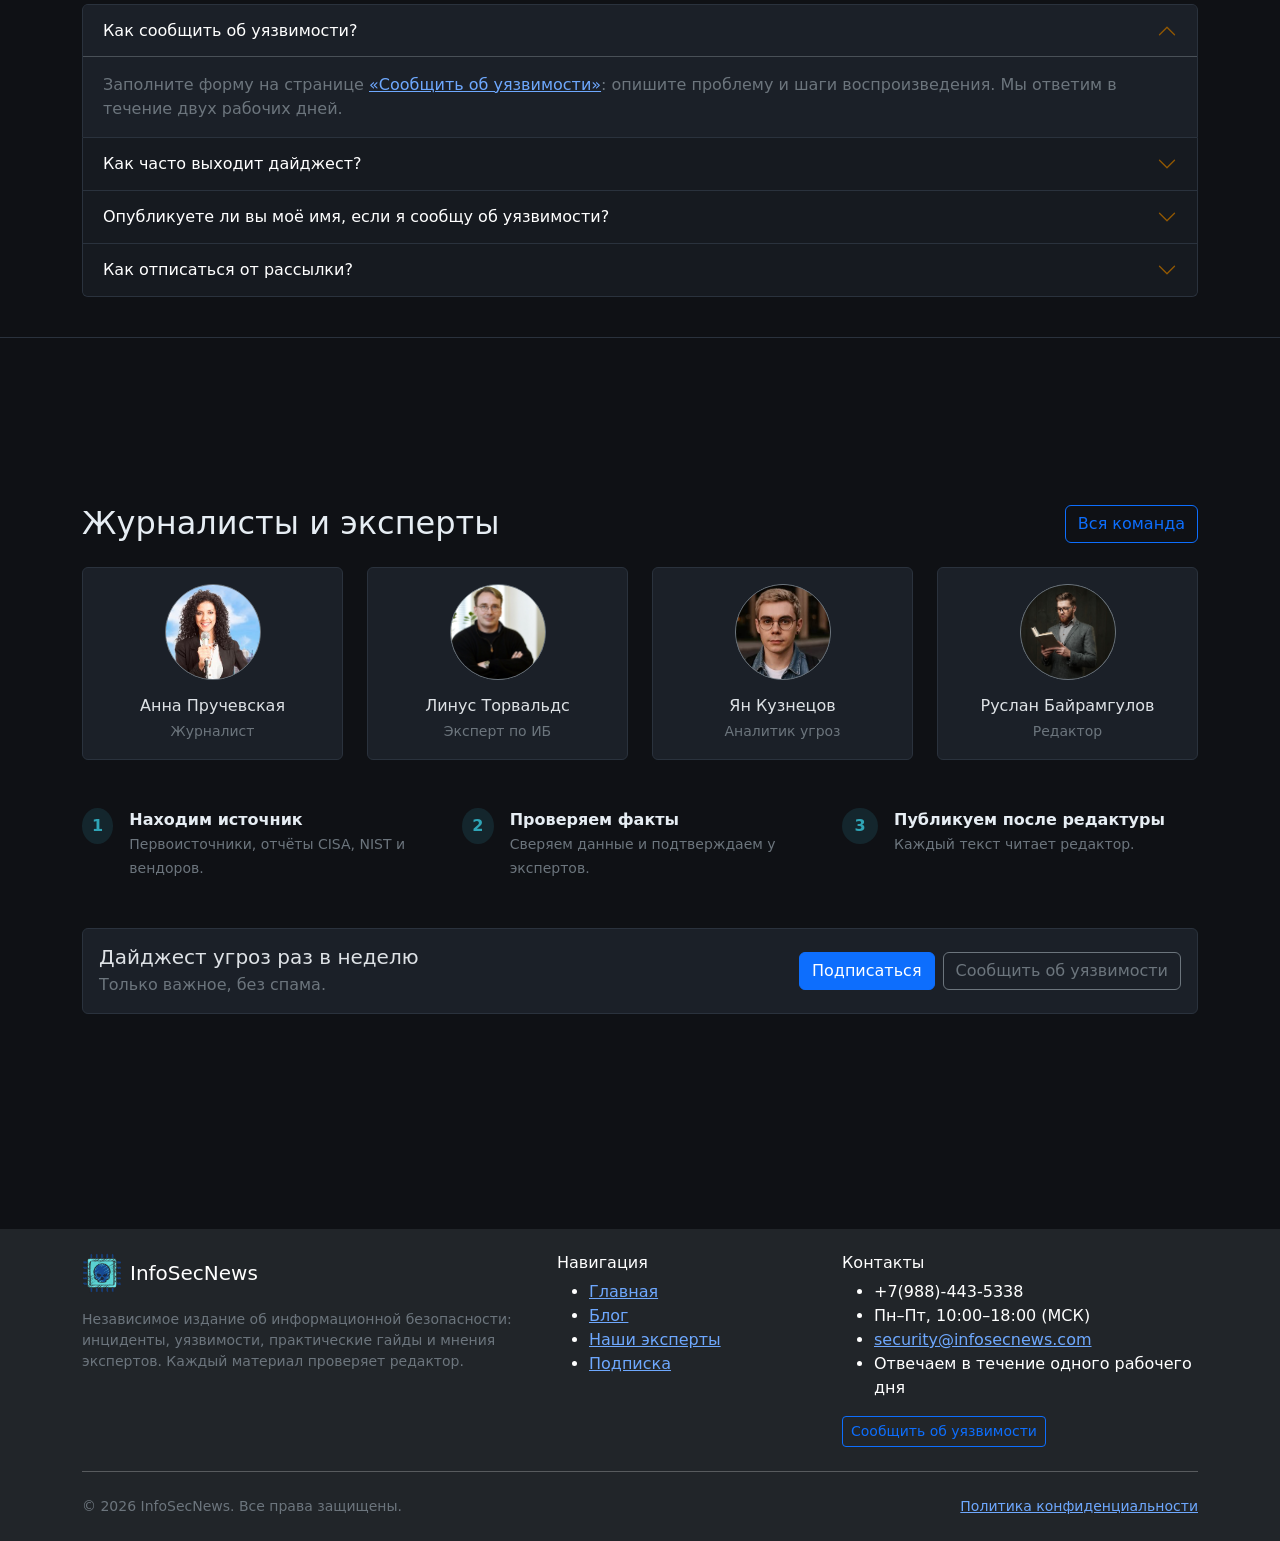
==== commit e00091f0: "sbert, add info blog, exsperts update, sub update" ====
--- a/index.html
+++ b/index.html
@@ -52,7 +52,7 @@
                         </p>
                         <div class="d-flex flex-wrap gap-2 mb-5">
                             <a class="btn btn-primary btn-lg" href="news.html">Читать новости</a>
-                            <a class="btn btn-outline-primary btn-lg" href="order.html">Подписаться</a>
+                            <a class="btn btn-outline-primary btn-lg" href="#" data-bs-toggle="modal" data-bs-target="#subscribeModal">Подписаться</a>
                         </div>
                         <div class="row text-center text-sm-start g-3">
                             <div class="col-4">
@@ -122,7 +122,7 @@
                         </h4>
                         <div id="faq2" class="accordion-collapse collapse" data-bs-parent="#faqAccordion">
                             <div class="accordion-body text-secondary">
-                                На базовом тарифе раз в неделю, на премиум-тарифе каждый день. Тариф выбирается в <a href="order.html">форме подписки</a>.
+                                На базовом тарифе раз в неделю, на премиум-тарифе каждый день. Тариф выбирается в <a href="#" data-bs-toggle="modal" data-bs-target="#subscribeModal">форме подписки</a>.
                             </div>
                         </div>
                     </div>
@@ -251,7 +251,7 @@
                             <p class="text-secondary mb-0">Только важное, без спама.</p>
                         </div>
                         <div class="d-flex gap-2">
-                            <a class="btn btn-primary" href="order.html">Подписаться</a>
+                            <a class="btn btn-primary" href="#" data-bs-toggle="modal" data-bs-target="#subscribeModal">Подписаться</a>
                             <a class="btn btn-outline-secondary" href="contact.html">Сообщить об уязвимости</a>
                         </div>
                     </div>
@@ -317,6 +317,8 @@
 </footer>
 
     <script src="https://cdn.jsdelivr.net/npm/bootstrap@5.3.3/dist/js/bootstrap.bundle.min.js"></script>
+    <script src="js/Articles.js"></script>
+    <script src="js/articles-meta.js"></script>
     <script src="js/app.js"></script>
     <script src="js/effects.js"></script>
         <script src="js/subscribe.js"></script>
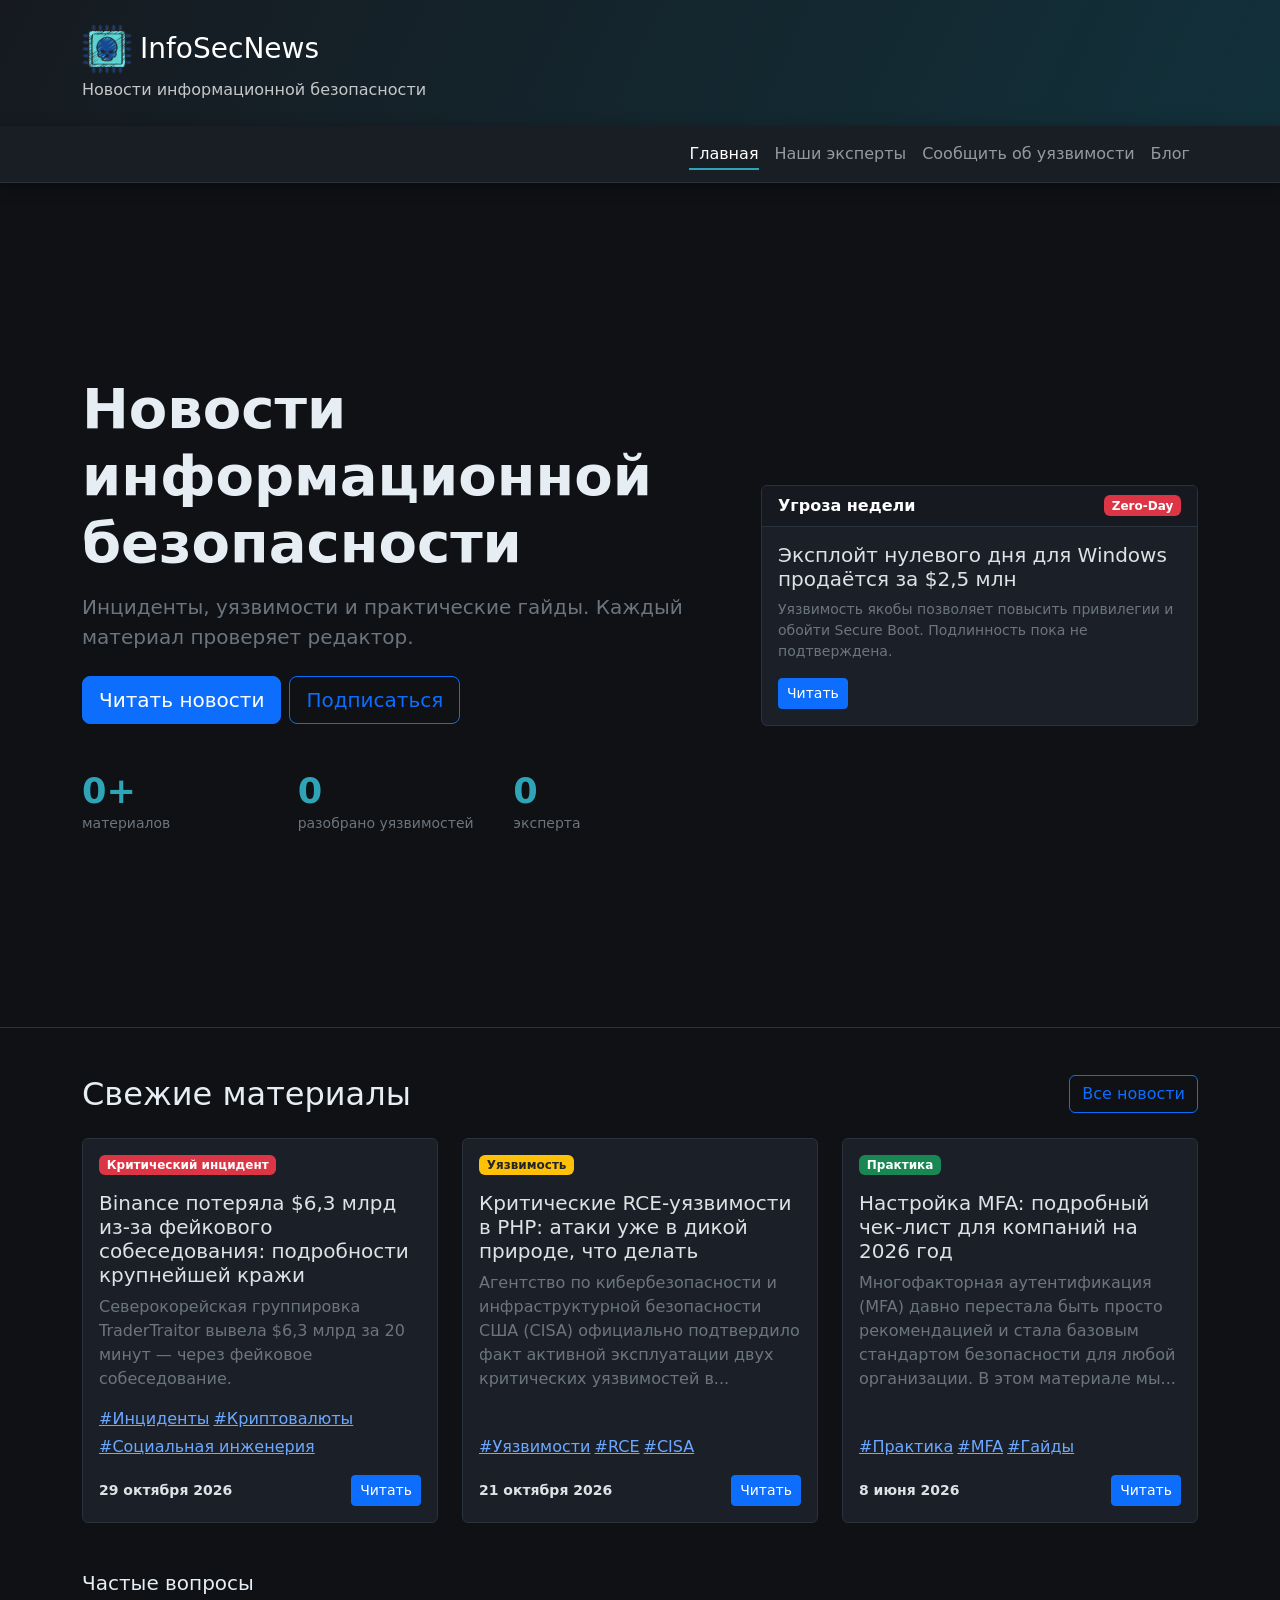
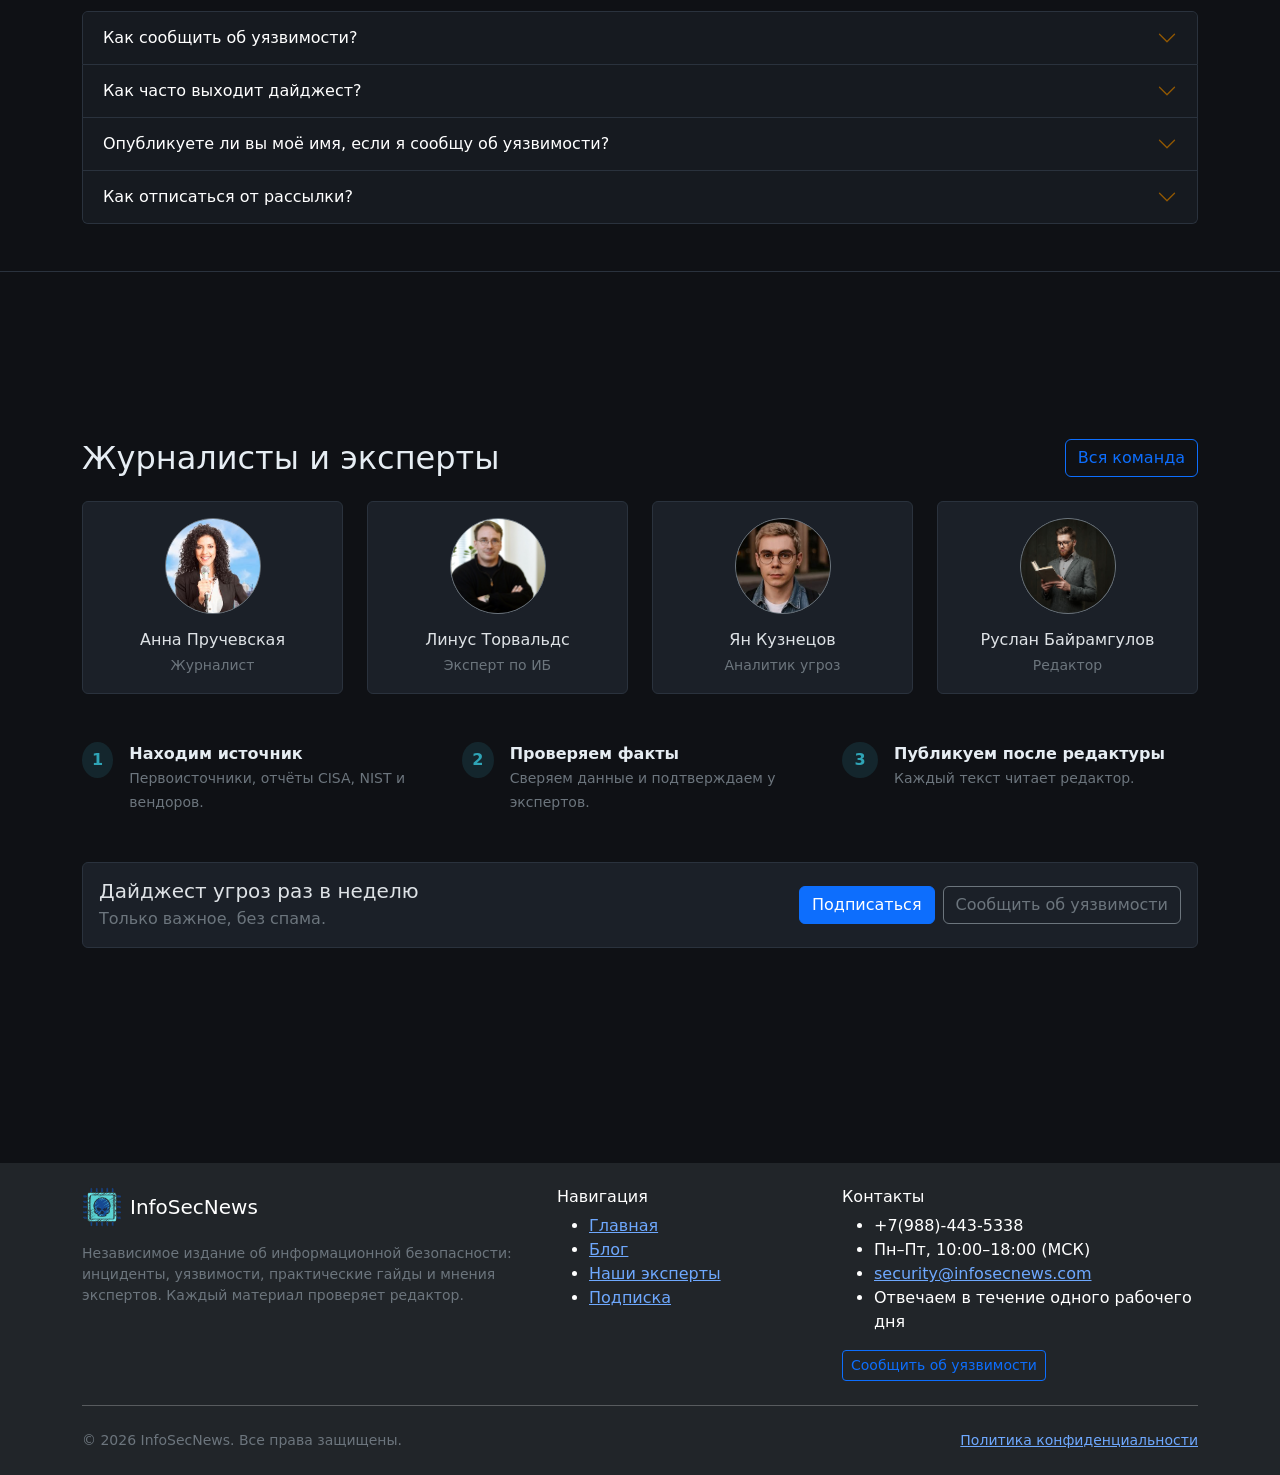
==== commit a08fccb3: "final version" ====
--- a/index.html
+++ b/index.html
@@ -104,11 +104,11 @@
                 <div class="accordion" id="faqAccordion">
                     <div class="accordion-item">
                         <h4 class="accordion-header">
-                            <button class="accordion-button" type="button" data-bs-toggle="collapse" data-bs-target="#faq1" aria-expanded="true" aria-controls="faq1">
+                            <button class="accordion-button collapsed" type="button" data-bs-toggle="collapse" data-bs-target="#faq1" aria-expanded="false" aria-controls="faq1">
                                 Как сообщить об уязвимости?
                             </button>
                         </h4>
-                        <div id="faq1" class="accordion-collapse collapse show" data-bs-parent="#faqAccordion">
+                        <div id="faq1" class="accordion-collapse collapse" data-bs-parent="#faqAccordion">
                             <div class="accordion-body text-secondary">
                                 Заполните форму на странице <a href="contact.html">«Сообщить об уязвимости»</a>: опишите проблему и шаги воспроизведения. Мы ответим в течение двух рабочих дней.
                             </div>
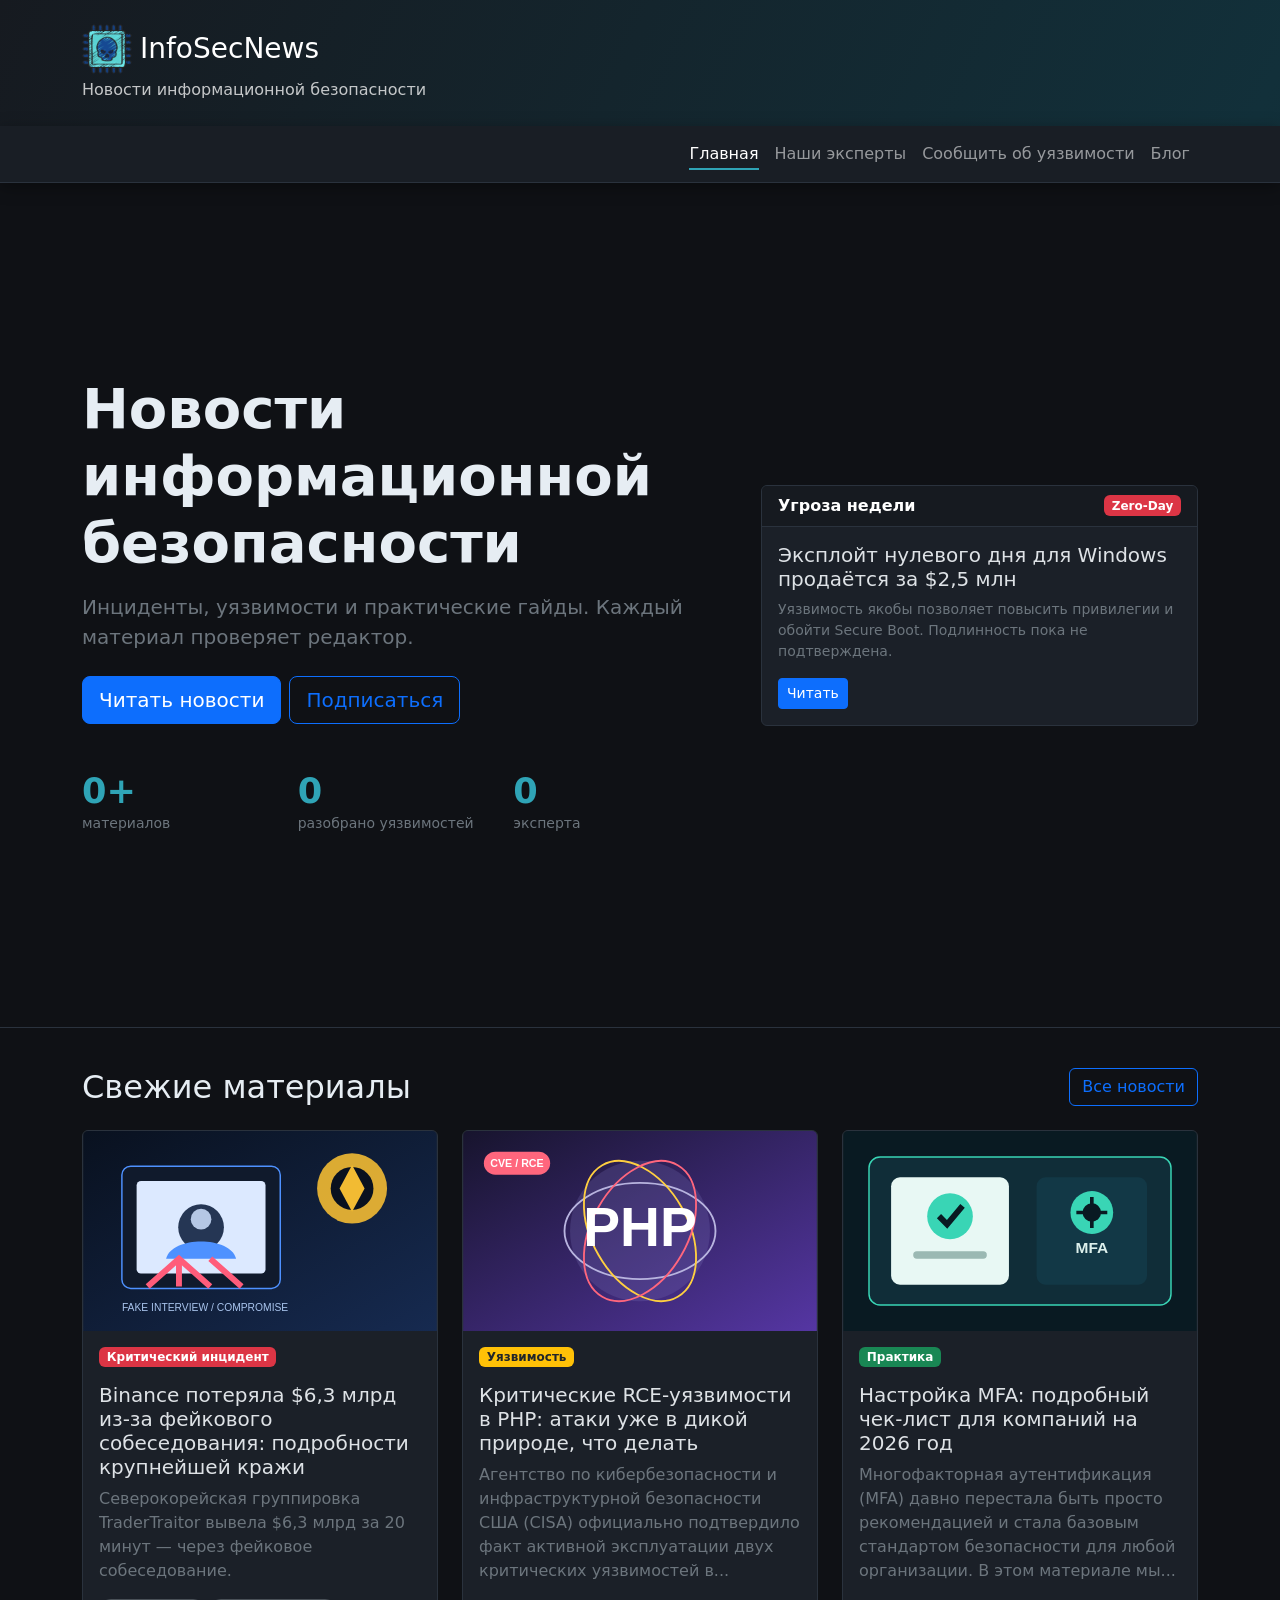
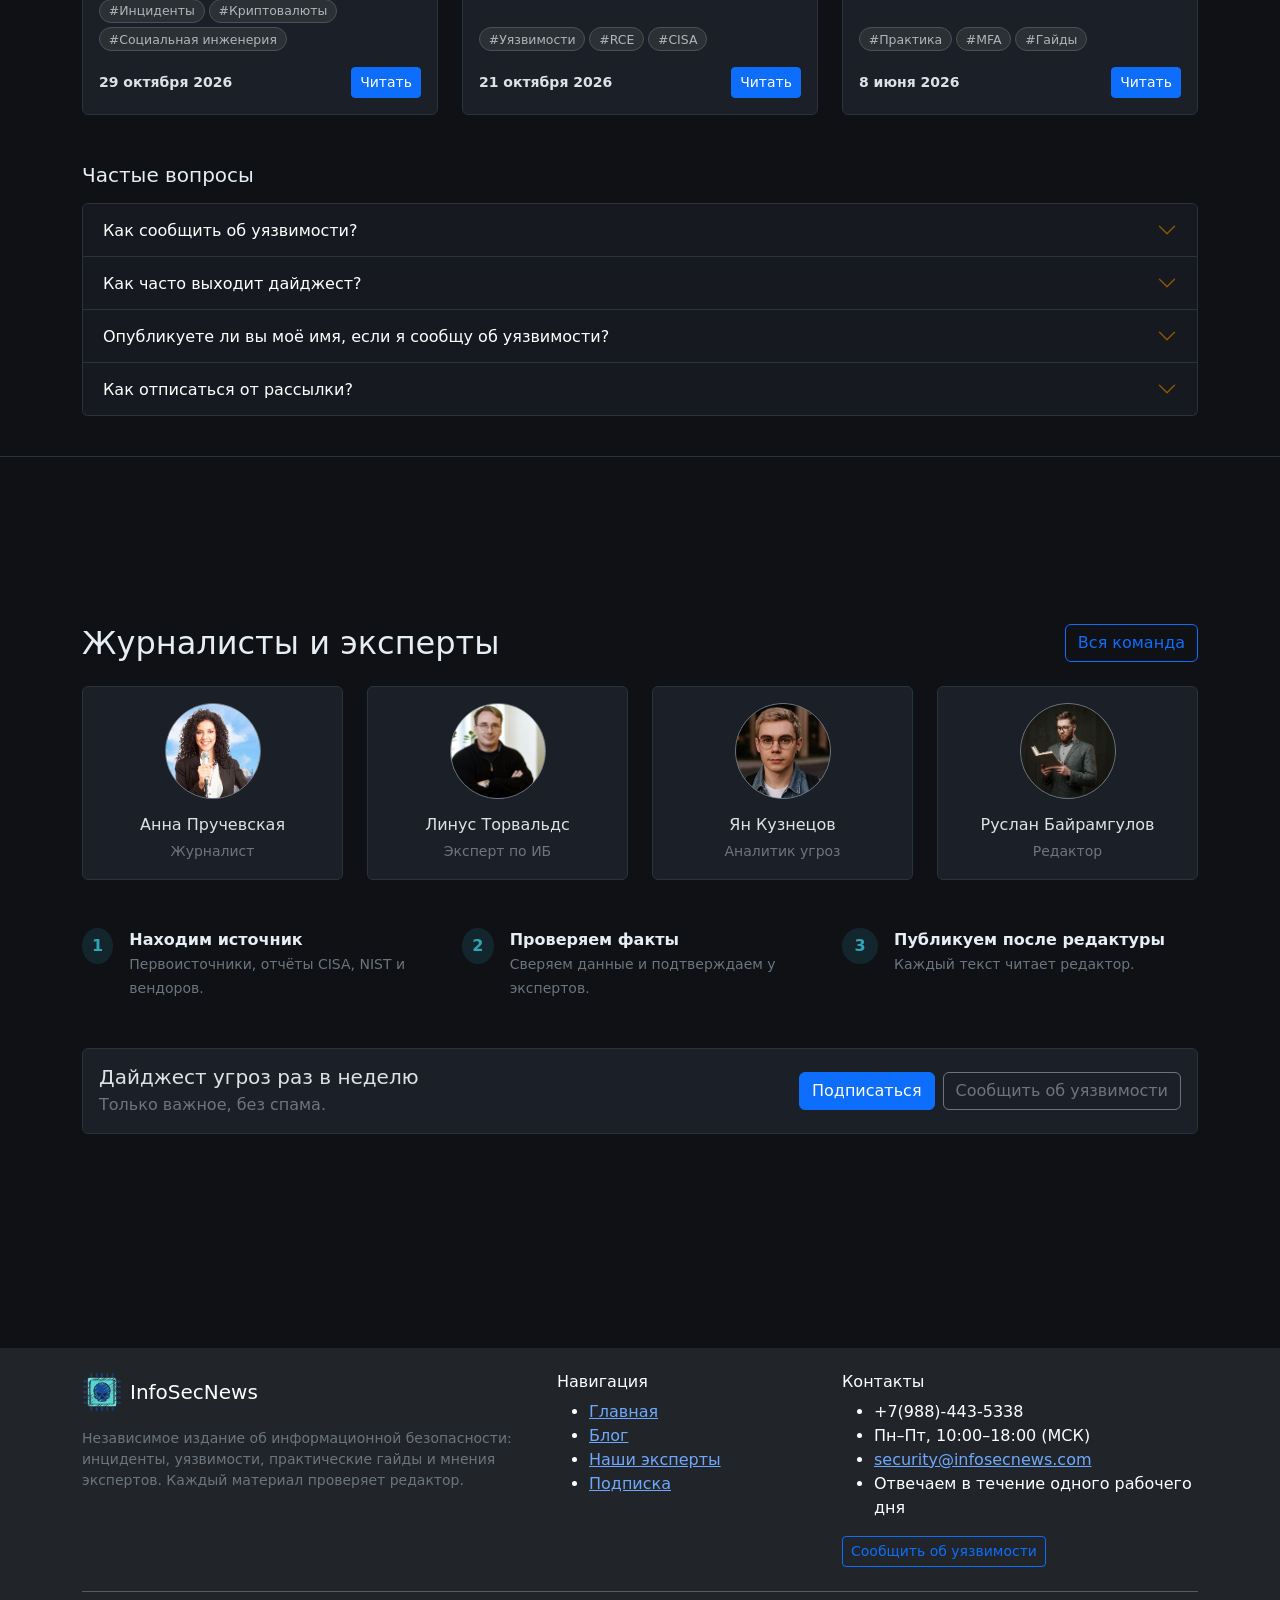
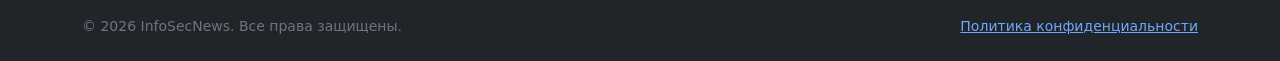
==== commit 269d8640: "final version kr3" ====
--- a/index.html
+++ b/index.html
@@ -7,6 +7,7 @@
     <link href="https://cdn.jsdelivr.net/npm/bootstrap@5.3.3/dist/css/bootstrap.min.css" rel="stylesheet">
     <link rel="stylesheet" href="css/custom.css">
     <link rel="stylesheet" href="css/effects.css">
+    <link rel="stylesheet" href="css/extra.css">
 </head>
 <body id="top">
     <header class="site-header text-white py-4">
--- a/css/extra.css
+++ b/css/extra.css
@@ -0,0 +1,95 @@
+/* css/extra.css — подключить на всех страницах после custom.css и effects.css.
+   Цвета берутся из переменных Bootstrap, поэтому работают в тёмной теме сайта. */
+
+/* ---------- Теги ---------- */
+.tag-chip {
+    display: inline-block;
+    padding: .15rem .55rem;
+    font-size: .78rem;
+    line-height: 1.4;
+    color: var(--bs-secondary-color);
+    background: var(--bs-tertiary-bg);
+    border: 1px solid var(--bs-border-color);
+    border-radius: 999px;
+    text-decoration: none;
+    transition: color .15s, border-color .15s;
+}
+a.tag-chip:hover { color: var(--bs-primary); border-color: var(--bs-primary); }
+
+.tag-filter {
+    padding: .3rem .8rem;
+    font-size: .9rem;
+    color: var(--bs-body-color);
+    background: transparent;
+    border: 1px solid var(--bs-border-color);
+    border-radius: 999px;
+    cursor: pointer;
+    transition: background-color .15s, border-color .15s;
+}
+.tag-filter span { margin-left: .25rem; color: var(--bs-secondary-color); font-size: .8em; }
+.tag-filter:hover { border-color: var(--bs-primary); }
+.tag-filter.active { background: var(--bs-primary); border-color: var(--bs-primary); color: #fff; }
+.tag-filter.active span { color: rgba(255, 255, 255, .8); }
+.tag-filter:focus-visible { outline: 2px solid var(--bs-primary); outline-offset: 2px; }
+
+/* ---------- Карточки блога ---------- */
+.blog-card .ratio img { transition: transform .3s ease; }
+.blog-card:hover .ratio img { transform: scale(1.03); }
+.blog-card .ratio { overflow: hidden; background: var(--bs-tertiary-bg); }
+
+/* ---------- Статья ---------- */
+.article-cover { overflow: hidden; background: var(--bs-tertiary-bg); }
+.article-content img,
+.article-content video,
+.article-content iframe { max-width: 100%; border-radius: .5rem; }
+.article-content a { color: var(--bs-primary); }
+.article-content h2, .article-content h3 { margin-top: 2rem; margin-bottom: 1rem; }
+.article-content pre {
+    padding: 1rem;
+    overflow-x: auto;
+    font-size: .9rem;
+    background: var(--bs-tertiary-bg);
+    border: 1px solid var(--bs-border-color);
+    border-radius: .5rem;
+}
+.article-figure { margin: 2rem 0; }
+.article-figure img { display: block; width: 100%; height: auto; }
+.article-figure figcaption { margin-top: .5rem; font-size: .9rem; color: var(--bs-secondary-color); }
+
+.article-quote {
+    margin: 2rem 0;
+    padding: .25rem 0 .25rem 1.25rem;
+    border-left: 3px solid var(--bs-primary);
+    font-style: italic;
+}
+.article-quote footer { margin-top: .5rem; font-size: .85rem; font-style: normal; color: var(--bs-secondary-color); }
+
+.article-sources { padding: 1rem 1.25rem; border: 1px solid var(--bs-border-color); border-radius: .5rem; }
+.article-sources ul { margin: 0; padding-left: 1.1rem; }
+
+.author-box {
+    padding: 1rem 1.25rem;
+    border: 1px solid var(--bs-border-color);
+    border-radius: .5rem;
+    transition: border-color .15s;
+}
+.author-box:hover { border-color: var(--bs-primary); }
+
+/* ---------- Таймлайн на странице эксперта ---------- */
+.timeline { list-style: none; margin: 0; padding: 0 0 0 1.25rem; border-left: 2px solid var(--bs-border-color); }
+.timeline li { position: relative; padding-bottom: 1.5rem; }
+.timeline li:last-child { padding-bottom: 0; }
+.timeline li::before {
+    content: "";
+    position: absolute;
+    left: calc(-1.25rem - 6px);
+    top: .35rem;
+    width: 10px;
+    height: 10px;
+    border-radius: 50%;
+    background: var(--bs-primary);
+}
+.timeline-year { font-size: .85rem; font-weight: 600; color: var(--bs-primary); }
+
+/* ---------- Режимы поиска ---------- */
+.search-modes .btn.active { background: var(--bs-primary); color: #fff; }
